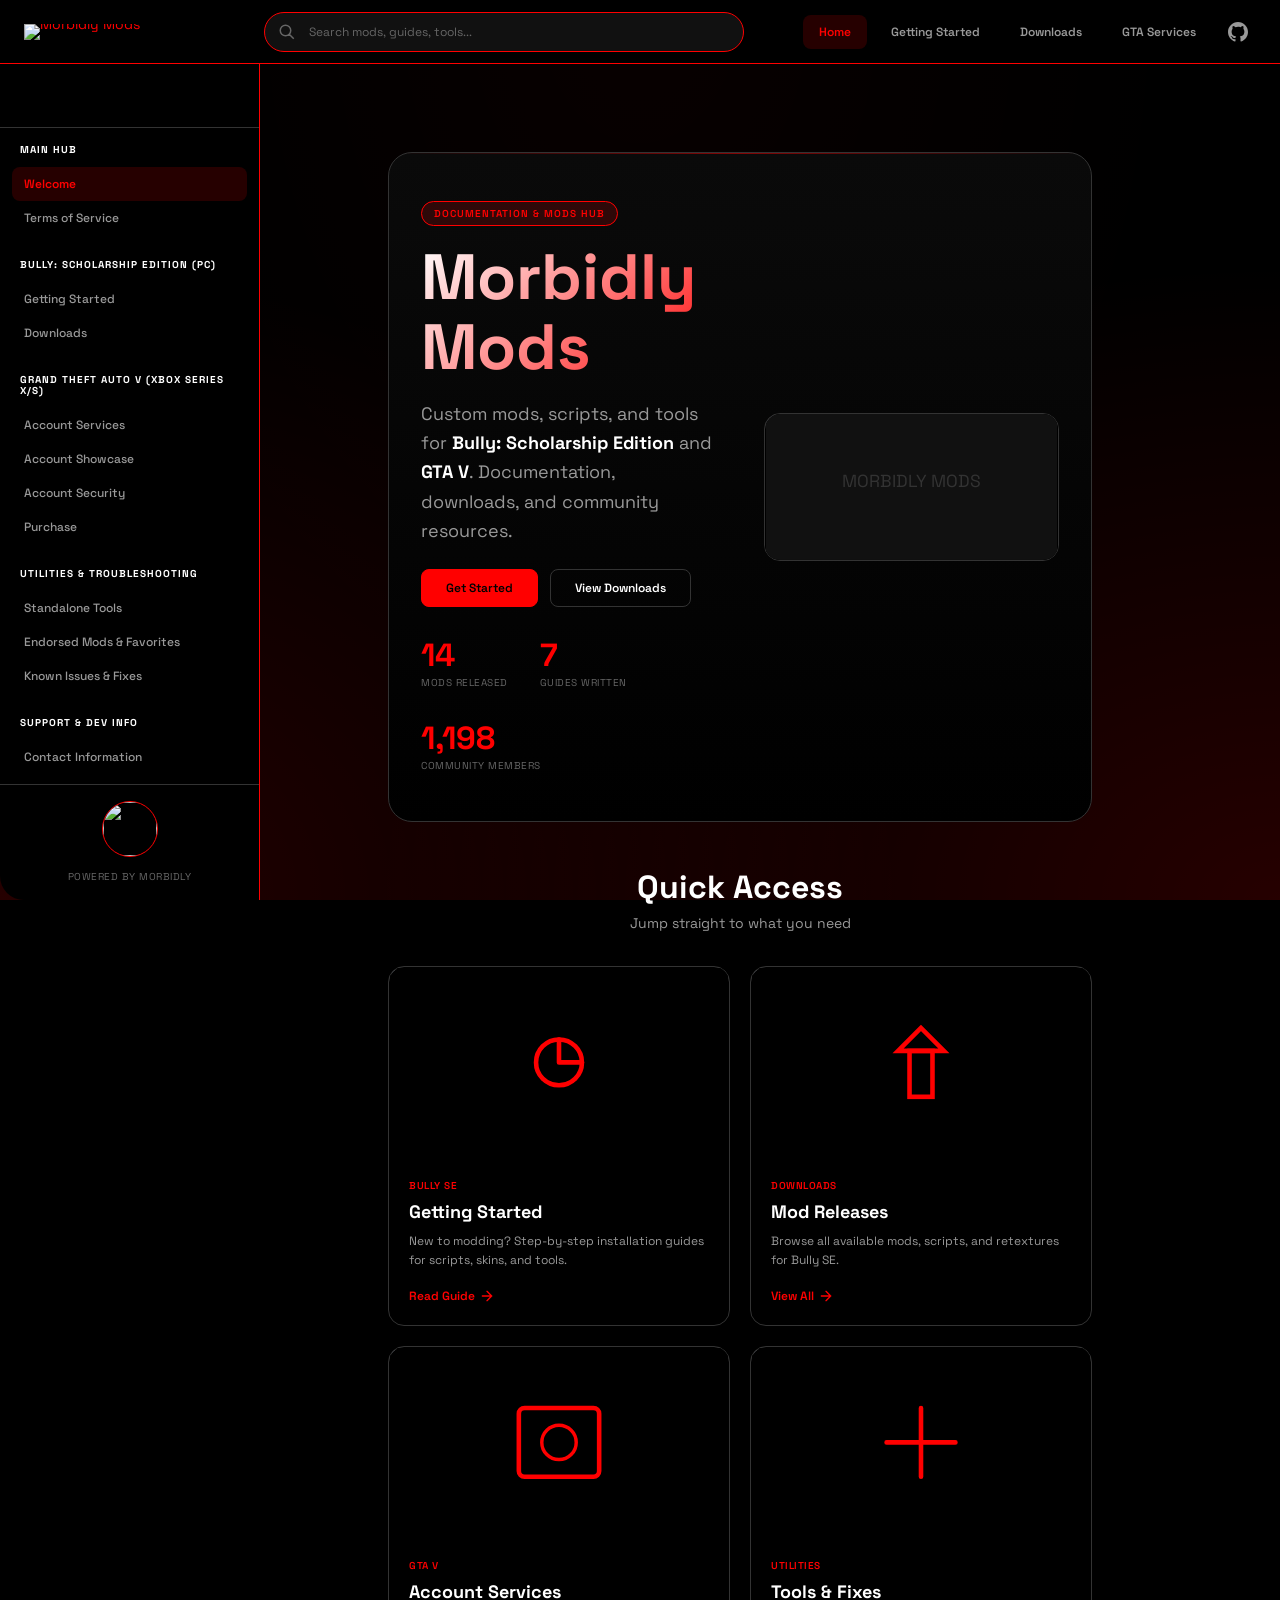
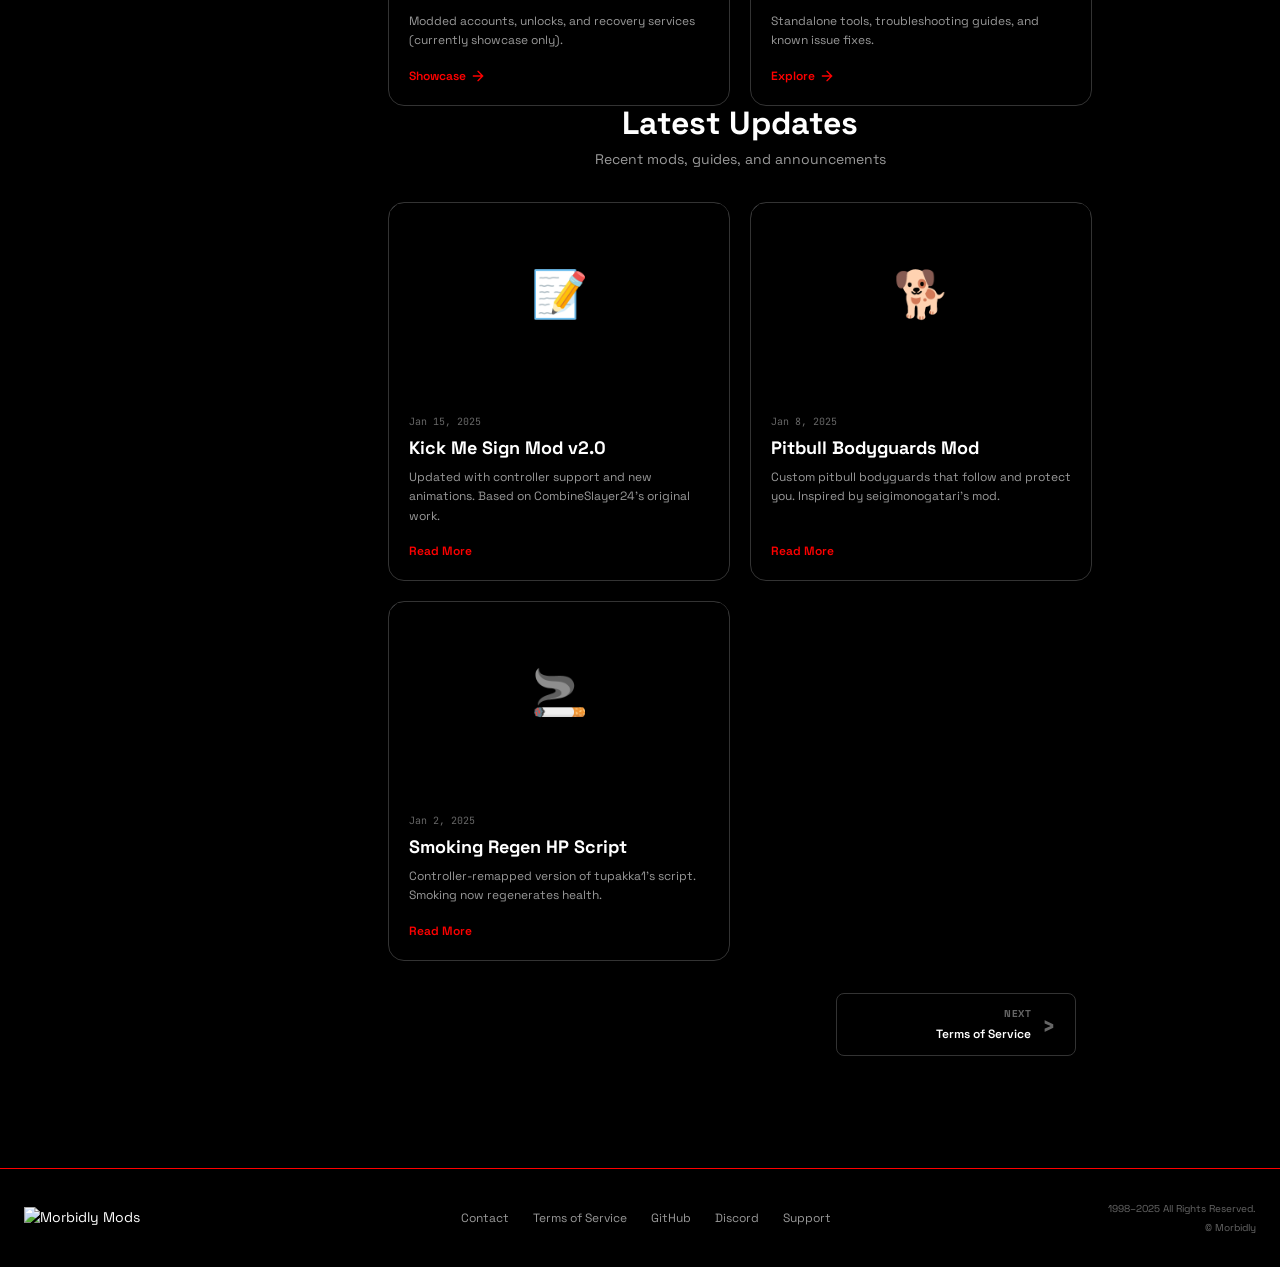
==== index.html @ dd1c8584 "Initial commit: Morbidly Mods website with Instagram followers integration" ====
<!DOCTYPE html>
<html lang="en">
<head>
  <meta charset="utf-8" />
  <meta name="viewport" content="width=device-width, initial-scale=1.0" />
  <title>Morbidly Mods</title>
  <meta name="description" content="Morbidly Mods - Mods, scripts, and tools for Bully: Scholarship Edition and GTA V" />
  <meta name="keywords" content="Morbidly, Bully SE, GTA V, mods, scripts, modded accounts" />
  <meta name="author" content="Morbidly Mods" />
  <link rel="preconnect" href="https://fonts.googleapis.com">
  <link rel="preconnect" href="https://fonts.gstatic.com" crossorigin>
  <link href="https://fonts.googleapis.com/css2?family=JetBrains+Mono:wght@400;600;700&family=Space+Grotesk:wght@400;500;600;700&display=swap" rel="stylesheet">
  <link rel="stylesheet" href="styles.css" />
</head>
<body>
  <!-- =======================================================================
       FIXED TOP HEADER NAVIGATION BAR
       ======================================================================= -->
  <header class="morbid-header" role="banner">
    <div class="morbid-header-inner">
      <!-- Site Branding Header Logo -->
      <div class="morbid-logo" aria-label="Morbidly Mods Home">
        <a href="index.html" class="logo-link">
          <img src="assets/images/morbidlytitle.png" alt="Morbidly Mods" class="logo-img" />
          <svg class="logo-fallback" viewBox="0 0 200 60" aria-hidden="true">
            <text x="0" y="42" font-family="Space Grotesk, sans-serif" font-size="32" font-weight="700" fill="#ff0000">MORBIDLY</text>
            <text x="0" y="58" font-family="JetBrains Mono, monospace" font-size="10" font-weight="400" fill="#999">MODS</text>
          </svg>
        </a>
      </div>

      <!-- Global Site Search Field Input Box -->
      <div class="morbid-search" role="search">
        <label for="site-search" class="visually-hidden">Search Morbidly Mods</label>
        <input type="search" id="site-search" placeholder="Search mods, guides, tools..." aria-label="Search" autocomplete="off" />
        <svg class="search-icon" viewBox="0 0 24 24" aria-hidden="true"><path d="M21 21l-6-6m2-5a7 7 0 11-14 0 7 7 0 0114 0z" stroke="currentColor" stroke-width="2" fill="none"/></svg>
        <div class="search-results" id="searchResults" role="listbox" hidden></div>
      </div>

      <!-- Header Fast-Link Shortcut Navigation Paths -->
      <nav class="morbid-nav" role="navigation" aria-label="Main navigation">
        <a href="index.html" class="nav-link active" data-page="home">Home</a>
        <a href="pages/getting-started.html" class="nav-link" data-page="getting-started">Getting Started</a>
        <a href="pages/releases.html" class="nav-link" data-page="releases">Downloads</a>
        <a href="pages/gta-services.html" class="nav-link" data-page="gta-services">GTA Services</a>
        <a href="https://github.com/Morbidly" target="_blank" rel="noopener noreferrer" class="nav-link nav-link--external" aria-label="GitHub">
          <svg viewBox="0 0 24 24" aria-hidden="true"><path d="M12 0C5.374 0 0 5.373 0 12c0 5.302 3.438 9.8 8.207 11.387.599.111.793-.261.793-.577v-2.234c-3.338.726-4.033-1.416-4.033-1.416-.546-1.387-1.333-1.756-1.333-1.756-1.089-.745.083-.729.083-.729 1.205.084 1.839 1.237 1.839 1.237 1.07 1.834 2.807 1.304 3.492.997.107-.775.418-1.305.762-1.604-2.665-.305-5.467-1.334-5.467-5.931 0-1.311.469-2.381 1.236-3.221-.124-.305-.535-1.524.117-3.176 0 0 1.008-.322 3.301 1.23A11.509 11.509 0 0112 5.803c1.02.005 2.047.138 3.006.404 2.291-1.552 3.297-1.23 3.297-1.23.653 1.653.242 2.874.118 3.176.77.84 1.235 1.911 1.235 3.221 0 4.609-2.807 5.624-5.479 5.921.43.372.823 1.102.823 2.222v3.293c0 .319.192.694.801.576C20.566 21.797 24 17.3 24 12c0-6.627-5.373-12-12-12z" fill="currentColor"/></svg>
        </a>
      </nav>

      <!-- Mobile Menu Toggle -->
      <button class="mobile-menu-toggle" aria-expanded="false" aria-controls="sidebar" aria-label="Toggle navigation menu">
        <span class="hamburger" aria-hidden="true"></span>
      </button>
    </div>
  </header>

  <!-- =======================================================================
       GLOBAL WORKSPACE LAYOUT CONTAINER WRAPPER
       ======================================================================= -->
  <div id="wrapper" class="layout-wrapper">

    <!-- ===================================================================
         LEFT HAND FIXED RETRO-SIDEBAR COMPONENT
         =================================================================== -->
    <aside id="sidebar" class="retro-sidebar" role="navigation" aria-label="Documentation navigation">
      <div class="sidebar-header">
        <div class="sidebar-logo">
          <img src="assets/images/morbidlytitle.png" alt="" class="sidebar-logo-img" />
          <svg class="logo-fallback" viewBox="0 0 200 60" aria-hidden="true">
            <text x="0" y="42" font-family="Space Grotesk, sans-serif" font-size="28" font-weight="700" fill="#ff0000">MORBIDLY</text>
            <text x="0" y="56" font-family="JetBrains Mono, monospace" font-size="9" font-weight="400" fill="#999">MODS</text>
          </svg>
        </div>
        <button class="sidebar-close" aria-label="Close sidebar" hidden><svg viewBox="0 0 24 24"><path d="M18 6L6 18M6 6l12 12" stroke="currentColor" stroke-width="2" stroke-linecap="round"/></svg></button>
      </div>

      <nav class="sidebar-nav">
        <!-- Category Section: Main Hub Navigation Links -->
        <section class="sidebar-section" aria-labelledby="section-main">
          <h3 id="section-main" class="sidebar-section-title">Main Hub</h3>
          <ul class="sidebar-list">
            <li><a href="index.html" class="sidebar-link active" data-page="home">Welcome</a></li>
            <li><a href="pages/tos.html" class="sidebar-link" data-page="tos">Terms of Service</a></li>
          </ul>
        </section>

        <!-- Category Section: Bully: Scholarship Edition (PC) -->
        <section class="sidebar-section" aria-labelledby="section-bully">
          <h3 id="section-bully" class="sidebar-section-title">Bully: Scholarship Edition (PC)</h3>
          <ul class="sidebar-list">
            <li><a href="pages/getting-started.html" class="sidebar-link" data-page="getting-started">Getting Started</a></li>
            <li><a href="pages/releases.html" class="sidebar-link" data-page="releases">Downloads</a></li>
          </ul>
        </section>

        <!-- Category Section: Grand Theft Auto V Information Links -->
        <section class="sidebar-section" aria-labelledby="section-gta">
          <h3 id="section-gta" class="sidebar-section-title">Grand Theft Auto V (XBOX SERIES X/S)</h3>
          <ul class="sidebar-list">
            <li><a href="pages/gta-services.html" class="sidebar-link" data-page="gta-services">Account Services</a></li>
            <li><a href="pages/gta-show.html" class="sidebar-link" data-page="gta-show">Account Showcase</a></li>
            <li><a href="pages/account-security.html" class="sidebar-link" data-page="account-security">Account Security</a></li>
            <li><a href="pages/purchase.html" class="sidebar-link" data-page="purchase">Purchase</a></li>
          </ul>
        </section>

        <!-- Category Section: Tools & Diagnostic Links -->
        <section class="sidebar-section" aria-labelledby="section-tools">
          <h3 id="section-tools" class="sidebar-section-title">Utilities & Troubleshooting</h3>
          <ul class="sidebar-list">
            <li><a href="pages/tools.html" class="sidebar-link" data-page="tools">Standalone Tools</a></li>
            <li><a href="pages/favorites.html" class="sidebar-link" data-page="favorites">Endorsed Mods & Favorites</a></li>
            <li><a href="pages/troubleshooting.html" class="sidebar-link" data-page="troubleshooting">Known Issues & Fixes</a></li>
          </ul>
        </section>

        <!-- Category Section: Author Info & Creator Support links -->
        <section class="sidebar-section" aria-labelledby="section-support">
          <h3 id="section-support" class="sidebar-section-title">Support & Dev Info</h3>
          <ul class="sidebar-list">
            <li><a href="pages/contact.html" class="sidebar-link" data-page="contact">Contact Information</a></li>
            <li><a href="https://ko-fi.com/dead.fvck" target="_blank" rel="noopener noreferrer" class="sidebar-link sidebar-link--external">Buy Me Coffee?</a></li>
          </ul>
        </section>
      </nav>

      <!-- Sidebar Custom Credit Footer Notice -->
      <div class="sidebar-footer">
        <div class="sidebar-footer-logo">
          <img src="assets/images/morbiddunce.png" alt="" class="footer-logo-img" />
          <svg class="logo-fallback" viewBox="0 0 60 60" aria-hidden="true">
            <circle cx="30" cy="30" r="28" stroke="#ff0000" stroke-width="2" fill="none"/>
            <text x="30" y="36" text-anchor="middle" font-family="Space Grotesk, sans-serif" font-size="14" font-weight="700" fill="#ff0000">M</text>
          </svg>
        </div>
        <p class="sidebar-footer-text">Powered by Morbidly</p>
      </div>
    </aside>

    <!-- Sidebar Overlay for Mobile -->
    <div class="sidebar-overlay" aria-hidden="true"></div>

    <!-- ===================================================================
         MAIN CONTENT CARD DISPLAY STREAM TRACK
         =================================================================== -->
    <main id="entries" class="entries-grid" role="main">
      <!-- ===============================================================
           HERO / LANDING SECTION
           =============================================================== -->
      <section id="hero" class="hero-section" aria-labelledby="hero-title">
        <div class="hero-content">
          <div class="hero-badge">Documentation & Mods Hub</div>
          <h1 id="hero-title" class="hero-title">Morbidly Mods</h1>
          <p class="hero-subtitle">Custom mods, scripts, and tools for <strong>Bully: Scholarship Edition</strong> and <strong>GTA V</strong>. Documentation, downloads, and community resources.</p>
          <div class="hero-actions">
            <a href="pages/getting-started.html" class="btn btn-primary">Get Started</a>
            <a href="pages/releases.html" class="btn btn-secondary">View Downloads</a>
          </div>
          <div class="hero-stats">
            <div class="stat">
              <span class="stat-value" data-count="15">0</span>
              <span class="stat-label">Mods Released</span>
            </div>
            <div class="stat">
              <span class="stat-value" data-count="8">0</span>
              <span class="stat-label">Guides Written</span>
            </div>
            <div class="stat">
              <span class="stat-value" data-count="1200">0</span>
              <span class="stat-label">Community Members</span>
            </div>
          </div>
        </div>
        <div class="hero-visual">
          <div class="hero-image-wrapper">
            <img src="assets/images/morbidlymods.png" alt="Morbidly Mods Banner" class="hero-image" />
            <div class="hero-image-fallback" aria-hidden="true">
              <svg viewBox="0 0 400 200"><rect fill="#111" width="400" height="200"/><text x="200" y="100" text-anchor="middle" font-family="Space Grotesk" font-size="24" fill="#333">MORBIDLY MODS</text></svg>
            </div>
          </div>
        </div>
      </section>

      <!-- ===============================================================
           FEATURED CARDS GRID
           =============================================================== -->
      <section class="featured-section" aria-labelledby="featured-title">
        <header class="section-header">
          <h2 id="featured-title" class="section-title">Quick Access</h2>
          <p class="section-subtitle">Jump straight to what you need</p>
        </header>
        <div class="featured-grid">
          <article class="card card-featured" data-page="getting-started">
            <div class="card-media">
              <img src="assets/images/card-getting-started.jpg" alt="" class="card-image" />
              <div class="card-media-fallback" aria-hidden="true"><svg viewBox="0 0 100 100"><circle cx="50" cy="50" r="20" stroke="#ff0000" stroke-width="4" fill="none"/><path d="M50 30v20M50 50h20" stroke="#ff0000" stroke-width="4" stroke-linecap="round"/></svg></div>
            </div>
            <div class="card-body">
              <span class="card-category">Bully SE</span>
              <h3 class="card-title">Getting Started</h3>
              <p class="card-description">New to modding? Step-by-step installation guides for scripts, skins, and tools.</p>
              <a href="pages/getting-started.html" class="card-link">Read Guide <svg viewBox="0 0 24 24"><path d="M5 12h14M12 5l7 7-7 7" stroke="currentColor" stroke-width="2" stroke-linecap="round"/></svg></a>
            </div>
          </article>

          <article class="card card-featured" data-page="releases">
            <div class="card-media">
              <img src="assets/images/card-downloads.jpg" alt="" class="card-image" />
              <div class="card-media-fallback" aria-hidden="true"><svg viewBox="0 0 100 100"><path d="M50 20L30 40h40z" stroke="#ff0000" stroke-width="4" fill="none"/><rect x="40" y="40" width="20" height="40" stroke="#ff0000" stroke-width="4" fill="none"/></svg></div>
            </div>
            <div class="card-body">
              <span class="card-category">Downloads</span>
              <h3 class="card-title">Mod Releases</h3>
              <p class="card-description">Browse all available mods, scripts, and retextures for Bully SE.</p>
              <a href="pages/releases.html" class="card-link">View All <svg viewBox="0 0 24 24"><path d="M5 12h14M12 5l7 7-7 7" stroke="currentColor" stroke-width="2" stroke-linecap="round"/></svg></a>
            </div>
          </article>

          <article class="card card-featured" data-page="gta-services">
            <div class="card-media">
              <img src="assets/images/cta-gta.jpg" alt="" class="card-image" />
              <div class="card-media-fallback" aria-hidden="true"><svg viewBox="0 0 100 100"><rect x="15" y="20" width="70" height="60" rx="5" stroke="#ff0000" stroke-width="4" fill="none"/><circle cx="50" cy="50" r="15" stroke="#ff0000" stroke-width="3" fill="none"/></svg></div>
            </div>
            <div class="card-body">
              <span class="card-category">GTA V</span>
              <h3 class="card-title">Account Services</h3>
              <p class="card-description">Modded accounts, unlocks, and recovery services (currently showcase only).</p>
              <a href="pages/gta-services.html" class="card-link">Showcase <svg viewBox="0 0 24 24"><path d="M5 12h14M12 5l7 7-7 7" stroke="currentColor" stroke-width="2" stroke-linecap="round"/></svg></a>
            </div>
          </article>

          <article class="card card-featured" data-page="tools">
            <div class="card-media">
              <img src="assets/images/card-tools.jpg" alt="" class="card-image" />
              <div class="card-media-fallback" aria-hidden="true"><svg viewBox="0 0 100 100"><path d="M20 50h60M50 20v60" stroke="#ff0000" stroke-width="4" stroke-linecap="round"/></svg></div>
            </div>
            <div class="card-body">
              <span class="card-category">Utilities</span>
              <h3 class="card-title">Tools & Fixes</h3>
              <p class="card-description">Standalone tools, troubleshooting guides, and known issue fixes.</p>
              <a href="pages/tools.html" class="card-link">Explore <svg viewBox="0 0 24 24"><path d="M5 12h14M12 5l7 7-7 7" stroke="currentColor" stroke-width="2" stroke-linecap="round"/></svg></a>
            </div>
          </article>
        </div>
      </section>

      <!-- ===============================================================
           LATEST UPDATES / NEWS SECTION
           =============================================================== -->
      <section class="updates-section" aria-labelledby="updates-title">
        <header class="section-header">
          <h2 id="updates-title" class="section-title">Latest Updates</h2>
          <p class="section-subtitle">Recent mods, guides, and announcements</p>
        </header>
        <div class="updates-grid" id="updatesGrid">
          <!-- Dynamically populated or static cards -->
          <article class="card card-update">
            <div class="card-media">
              <img src="assets/images/update-1.jpg" alt="" class="card-image" />
              <div class="card-media-fallback" aria-hidden="true"><svg viewBox="0 0 100 100"><text x="50" y="60" text-anchor="middle" font-size="40">📝</text></svg></div>
            </div>
            <div class="card-body">
              <time class="card-date" datetime="2025-01-15">Jan 15, 2025</time>
              <h3 class="card-title"><a href="pages/releases.html#kick-me-sign">Kick Me Sign Mod v2.0</a></h3>
              <p class="card-description">Updated with controller support and new animations. Based on CombineSlayer24's original work.</p>
              <a href="pages/releases.html#kick-me-sign" class="card-link">Read More</a>
            </div>
          </article>

          <article class="card card-update">
            <div class="card-media">
              <img src="assets/images/update-2.jpg" alt="" class="card-image" />
              <div class="card-media-fallback" aria-hidden="true"><svg viewBox="0 0 100 100"><text x="50" y="60" text-anchor="middle" font-size="40">🐕</text></svg></div>
            </div>
            <div class="card-body">
              <time class="card-date" datetime="2025-01-08">Jan 8, 2025</time>
              <h3 class="card-title"><a href="pages/releases.html#pitbull-bodyguards">Pitbull Bodyguards Mod</a></h3>
              <p class="card-description">Custom pitbull bodyguards that follow and protect you. Inspired by seigimonogatari's mod.</p>
              <a href="pages/releases.html#pitbull-bodyguards" class="card-link">Read More</a>
            </div>
          </article>

          <article class="card card-update">
            <div class="card-media">
              <img src="assets/images/update-3.jpg" alt="" class="card-image" />
              <div class="card-media-fallback" aria-hidden="true"><svg viewBox="0 0 100 100"><text x="50" y="60" text-anchor="middle" font-size="40">🚬</text></svg></div>
            </div>
            <div class="card-body">
              <time class="card-date" datetime="2025-01-02">Jan 2, 2025</time>
              <h3 class="card-title"><a href="pages/releases.html#smoking-regen">Smoking Regen HP Script</a></h3>
              <p class="card-description">Controller-remapped version of tupakka1's script. Smoking now regenerates health.</p>
              <a href="pages/releases.html#smoking-regen" class="card-link">Read More</a>
            </div>
          </article>
        </div>
      </section>

      <!-- ===============================================================
           RETRO-WIKI COHESIVE DUAL NAVIGATION BUTTONS BLOCK
           =============================================================== -->
      <nav class="retro-nav-container" aria-label="Page navigation">
        <a href="pages/tos.html" class="retro-nav-btn btn-right" data-transition="slide">
          <div class="nav-btn-text">
            <span class="nav-label">Next</span>
            <span class="nav-title">Terms of Service</span>
          </div>
          <span class="nav-arrow" aria-hidden="true">›</span>
        </a>
      </nav>
    </main>
  </div>

  <!-- =======================================================================
       GLOBAL PAGE STATIC BASELINE FOOTER COMPONENT
       ======================================================================= -->
  <footer class="morbid-footer" role="contentinfo">
    <div class="morbid-footer-inner">
      <div class="morbid-logo">
        <img src="assets/images/morbidlymods.png" alt="Morbidly Mods" class="footer-logo-img" />
        <svg class="logo-fallback" viewBox="0 0 200 60" aria-hidden="true">
          <text x="0" y="42" font-family="Space Grotesk, sans-serif" font-size="32" font-weight="700" fill="#ff0000">MORBIDLY</text>
          <text x="0" y="58" font-family="JetBrains Mono, monospace" font-size="10" font-weight="400" fill="#999">MODS</text>
        </svg>
      </div>

      <div class="footer-links">
        <nav aria-label="Footer navigation">
          <a href="pages/contact.html">Contact</a>
          <a href="pages/tos.html">Terms of Service</a>
          <a href="https://github.com/Morbidly" target="_blank" rel="noopener noreferrer">GitHub</a>
          <a href="https://discord.gg/Morbidly" target="_blank" rel="noopener noreferrer">Discord</a>
          <a href="https://ko-fi.com/dead.fvck" target="_blank" rel="noopener noreferrer">Support</a>
        </nav>
      </div>

      <div class="footer-copyright">
        <p>1998–2025 All Rights Reserved.</p>
        <p id="c"><a href="#">© Morbidly</a></p>
      </div>
    </div>
  </footer>

  <script src="scripts/main.js"></script>
</body>
</html>
---- styles.css ----
/* ==========================================================================
   MORBIDLY MODS — DESIGN SYSTEM
   Black & Red Minimalist Aesthetic
   ========================================================================== */

/* --- CSS Custom Properties (Design Tokens) --- */
:root {
  /* Colors */
  --color-bg: #000000;
  --color-bg-elevated: #0a0a0a;
  --color-bg-card: #000000;
  --color-bg-card-hover: #0d0d0d;
  --color-bg-input: #111111;
  --color-bg-search: #111111;

  --color-fg: #ffffff;
  --color-fg-muted: #999999;
  --color-fg-subtle: #666666;
  --color-fg-inverse: #000000;

  --color-accent: #ff0000;
  --color-accent-hover: #cc0000;
  --color-accent-glow: rgba(255, 0, 0, 0.3);
  --color-accent-dim: rgba(255, 0, 0, 0.15);

  --color-border: #ff0000;
  --color-border-subtle: #333333;
  --color-border-input: #ff0000;
  --color-border-focus: #ff0000;

  /* Typography */
  --font-display: 'Space Grotesk', system-ui, sans-serif;
  --font-mono: 'JetBrains Mono', ui-monospace, SFMono-Regular, Menlo, monospace;
  --font-ui: 'Space Grotesk', system-ui, sans-serif;

  --font-size-xs: 0.625rem;   /* 10px */
  --font-size-sm: 0.75rem;    /* 12px */
  --font-size-base: 0.875rem; /* 14px */
  --font-size-md: 1rem;       /* 16px */
  --font-size-lg: 1.125rem;   /* 18px */
  --font-size-xl: 1.5rem;     /* 24px */
  --font-size-2xl: 2rem;      /* 32px */
  --font-size-3xl: 3rem;      /* 48px */
  --font-size-4xl: 4rem;      /* 64px */

  --font-weight-normal: 400;
  --font-weight-medium: 500;
  --font-weight-semibold: 600;
  --font-weight-bold: 700;

  --line-height-tight: 1.1;
  --line-height-snug: 1.25;
  --line-height-normal: 1.5;
  --line-height-relaxed: 1.625;

  /* Spacing */
  --space-1: 0.25rem;  /* 4px */
  --space-2: 0.5rem;   /* 8px */
  --space-3: 0.75rem;  /* 12px */
  --space-4: 1rem;     /* 16px */
  --space-5: 1.25rem;  /* 20px */
  --space-6: 1.5rem;   /* 24px */
  --space-8: 2rem;     /* 32px */
  --space-10: 2.5rem;  /* 40px */
  --space-12: 3rem;    /* 48px */
  --space-16: 4rem;    /* 64px */
  --space-20: 5rem;    /* 80px */

  /* Border Radius */
  --radius-sm: 4px;
  --radius-md: 8px;
  --radius-lg: 12px;
  --radius-xl: 16px;
  --radius-2xl: 24px;
  --radius-full: 9999px;

  /* Shadows */
  --shadow-sm: 0 1px 2px rgba(0, 0, 0, 0.5);
  --shadow-md: 0 4px 12px rgba(0, 0, 0, 0.6);
  --shadow-lg: 0 8px 24px rgba(0, 0, 0, 0.7);
  --shadow-glow: 0 0 20px var(--color-accent-glow);
  --shadow-glow-lg: 0 0 40px var(--color-accent-glow);

  /* Transitions */
  --transition-fast: 120ms ease;
  --transition-base: 200ms ease;
  --transition-slow: 300ms ease;

  /* Layout */
  --header-height: 64px;
  --sidebar-width: 260px;
  --sidebar-width-collapsed: 72px;
  --max-content-width: 1400px;
  --content-width: 1060px;
  --grid-gap: 20px;

  /* Z-Index */
  --z-header: 1000;
  --z-sidebar: 900;
  --z-overlay: 800;
  --z-dropdown: 700;
  --z-tooltip: 600;
}

/* --- Reduced Motion --- */
@media (prefers-reduced-motion: reduce) {
  :root {
    --transition-fast: 0ms;
    --transition-base: 0ms;
    --transition-slow: 0ms;
  }
  *, *::before, *::after {
    animation-duration: 0.01ms !important;
    animation-iteration-count: 1 !important;
    transition-duration: 0.01ms !important;
  }
}

/* ==========================================================================
   RESET & BASE
   ========================================================================== */
*, *::before, *::after {
  box-sizing: border-box;
  margin: 0;
  padding: 0;
}

html {
  font-size: 16px;
  scroll-behavior: smooth;
  -webkit-text-size-adjust: 100%;
}

body {
  font-family: var(--font-ui);
  font-size: var(--font-size-base);
  line-height: var(--line-height-normal);
  color: var(--color-fg);
  background-color: var(--color-bg);
  background-image:
    radial-gradient(ellipse at 0% 100%, var(--color-accent-dim) 0%, transparent 50%),
    radial-gradient(ellipse at 100% 100%, var(--color-accent-dim) 0%, transparent 50%),
    radial-gradient(ellipse at 50% 0%, rgba(255, 0, 0, 0.03) 0%, transparent 60%);
  background-attachment: fixed;
  background-size: cover;
  min-height: 100vh;
  -webkit-font-smoothing: antialiased;
  -moz-osx-font-smoothing: grayscale;
  text-rendering: optimizeLegibility;
  overflow-x: hidden;
}

/* Selection */
::selection {
  background-color: var(--color-accent);
  color: var(--color-fg-inverse);
}

/* Focus Visible */
:focus-visible {
  outline: 2px solid var(--color-border-focus);
  outline-offset: 2px;
}

/* Links */
a {
  color: var(--color-accent);
  text-decoration: none;
  transition: color var(--transition-fast), opacity var(--transition-fast);
}

a:hover {
  color: var(--color-fg);
  opacity: 1;
}

a:focus-visible {
  outline-color: var(--color-accent);
}

/* Images */
img {
  max-width: 100%;
  height: auto;
  display: block;
}

/* Scrollbar */
::-webkit-scrollbar {
  width: 6px;
  height: 6px;
}
::-webkit-scrollbar-track {
  background: var(--color-bg);
}
::-webkit-scrollbar-thumb {
  background: var(--color-border);
  border-radius: var(--radius-full);
}
::-webkit-scrollbar-thumb:hover {
  background: var(--color-accent-hover);
}
::-webkit-scrollbar-corner {
  background: var(--color-bg);
}

/* Firefox */
* {
  scrollbar-width: thin;
  scrollbar-color: var(--color-border) var(--color-bg);
}

/* Visually Hidden */
.visually-hidden {
  position: absolute;
  width: 1px;
  height: 1px;
  padding: 0;
  margin: -1px;
  overflow: hidden;
  clip: rect(0, 0, 0, 0);
  white-space: nowrap;
  border: 0;
}

/* ==========================================================================
   TYPOGRAPHY UTILITIES
   ========================================================================== */
h1, h2, h3, h4, h5, h6 {
  font-family: var(--font-display);
  font-weight: var(--font-weight-bold);
  line-height: var(--line-height-tight);
  color: var(--color-fg);
}

h1 { font-size: var(--font-size-4xl); }
h2 { font-size: var(--font-size-3xl); }
h3 { font-size: var(--font-size-2xl); }
h4 { font-size: var(--font-size-xl); }
h5 { font-size: var(--font-size-lg); }
h6 { font-size: var(--font-size-md); }

.text-mono {
  font-family: var(--font-mono);
}

.text-xs { font-size: var(--font-size-xs); }
.text-sm { font-size: var(--font-size-sm); }
.text-base { font-size: var(--font-size-base); }
.text-lg { font-size: var(--font-size-lg); }
.text-xl { font-size: var(--font-size-xl); }

.font-medium { font-weight: var(--font-weight-medium); }
.font-semibold { font-weight: var(--font-weight-semibold); }
.font-bold { font-weight: var(--font-weight-bold); }

.text-muted { color: var(--color-fg-muted); }
.text-subtle { color: var(--color-fg-subtle); }
.text-accent { color: var(--color-accent); }

/* ==========================================================================
   LAYOUT WRAPPER
   ========================================================================== */
.layout-wrapper {
  display: grid;
  grid-template-columns: var(--sidebar-width) 1fr;
  grid-template-rows: var(--header-height) 1fr;
  grid-template-areas:
    "header header"
    "sidebar main";
  min-height: 100vh;
  position: relative;
}

/* Header Area */
.morbid-header {
  grid-area: header;
  position: fixed;
  top: 0;
  left: 0;
  right: 0;
  height: var(--header-height);
  background: rgba(0, 0, 0, 0.95);
  border-bottom: 1px solid var(--color-border);
  z-index: var(--z-header);
  backdrop-filter: blur(10px);
}

.morbid-header-inner {
  max-width: var(--max-content-width);
  height: 100%;
  margin: 0 auto;
  padding: 0 var(--space-6);
  display: flex;
  align-items: center;
  justify-content: space-between;
  gap: var(--space-6);
}

/* Sidebar Area */
.retro-sidebar {
  grid-area: sidebar;
  position: fixed;
  top: var(--header-height);
  left: 0;
  width: var(--sidebar-width);
  height: calc(100vh - var(--header-height));
  background: var(--color-bg-card);
  border-right: 1px solid var(--color-border);
  border-bottom-left-radius: var(--radius-2xl);
  overflow: hidden;
  display: flex;
  flex-direction: column;
  z-index: var(--z-sidebar);
  transition: transform var(--transition-base), width var(--transition-base);
}

.sidebar-header {
  display: flex;
  align-items: center;
  justify-content: space-between;
  padding: var(--space-4) var(--space-5);
  border-bottom: 1px solid var(--color-border-subtle);
  min-height: 64px;
}

.sidebar-logo {
  width: 160px;
  flex-shrink: 0;
}

.sidebar-logo-img {
  width: 100%;
  height: auto;
}

.logo-fallback {
  width: 100%;
  height: auto;
  display: none;
}

.sidebar-logo-img:not([src]) + .logo-fallback,
.sidebar-logo-img[src=""] + .logo-fallback {
  display: block;
}

.sidebar-close {
  display: none;
  background: transparent;
  border: none;
  color: var(--color-fg-muted);
  padding: var(--space-2);
  border-radius: var(--radius-md);
  cursor: pointer;
  transition: color var(--transition-fast), background var(--transition-fast);
}

.sidebar-close:hover {
  color: var(--color-accent);
  background: var(--color-accent-dim);
}

.sidebar-nav {
  flex: 1;
  overflow-y: auto;
  padding: var(--space-4) var(--space-3);
}

.sidebar-section {
  margin-bottom: var(--space-6);
}

.sidebar-section-title {
  font-size: var(--font-size-xs);
  font-weight: var(--font-weight-bold);
  text-transform: uppercase;
  letter-spacing: 0.1em;
  color: var(--color-fg);
  margin-bottom: var(--space-3);
  padding: 0 var(--space-2);
}

.sidebar-list {
  list-style: none;
}

.sidebar-link {
  display: flex;
  align-items: center;
  gap: var(--space-2);
  padding: var(--space-2) var(--space-3);
  border-radius: var(--radius-md);
  color: var(--color-fg-muted);
  font-size: var(--font-size-sm);
  font-weight: var(--font-weight-medium);
  transition: all var(--transition-fast);
  white-space: nowrap;
}

.sidebar-link:hover,
.sidebar-link.active {
  color: var(--color-accent);
  background: var(--color-accent-dim);
}

.sidebar-link.active {
  font-weight: var(--font-weight-semibold);
}

.sidebar-link--external::after {
  content: '';
  width: 12px;
  height: 12px;
  background-image: url("data:image/svg+xml,%3Csvg xmlns='http://www.w3.org/2000/svg' viewBox='0 0 24 24' fill='none' stroke='%23ff0000' stroke-width='2'%3E%3Cpath d='M18 13v6a2 2 0 0 1-2 2H5a2 2 0 0 1-2-2V8a2 2 0 0 1 2-2h6'/%3E%3Cpolyline points='15 3 21 3 21 9'/%3E%3Cline x1='10' y1='14' x2='21' y2='3'/%3E%3C/svg%3E");
  background-size: contain;
  margin-left: auto;
  opacity: 0.6;
  transition: opacity var(--transition-fast);
}

.sidebar-link--external:hover::after {
  opacity: 1;
}

.sidebar-footer {
  padding: var(--space-4) var(--space-5);
  border-top: 1px solid var(--color-border-subtle);
  margin-top: auto;
}

.sidebar-footer-logo {
  width: 56px;
  height: 56px;
  margin: 0 auto var(--space-3);
  border-radius: 50%;
  overflow: hidden;
  border: 1px solid var(--color-border);
}

.footer-logo-img {
  width: 100%;
  height: 100%;
  object-fit: cover;
}

.footer-logo-img:not([src]) + .logo-fallback,
.footer-logo-img[src=""] + .logo-fallback {
  display: block;
  width: 100%;
  height: 100%;
}

.sidebar-footer-text {
  font-size: var(--font-size-xs);
  color: var(--color-fg-subtle);
  text-align: center;
  text-transform: uppercase;
  letter-spacing: 0.05em;
}

/* Sidebar Overlay (Mobile) */
.sidebar-overlay {
  display: none;
  position: fixed;
  inset: 0;
  background: rgba(0, 0, 0, 0.7);
  z-index: var(--z-overlay);
  opacity: 0;
  transition: opacity var(--transition-base);
  pointer-events: none;
}

.sidebar-overlay.active {
  display: block;
  opacity: 1;
  pointer-events: auto;
}

/* Main Content Area */
.entries-grid {
  grid-area: main;
  margin-left: calc(var(--sidebar-width) - 140px);
  padding: calc(var(--header-height) + var(--space-6)) var(--space-12) var(--space-12) var(--space-2);
  width: calc(100% - var(--sidebar-width));
  max-width: calc(var(--max-content-width) - var(--sidebar-width));
  box-sizing: border-box;
  justify-self: start;
}

/* ==========================================================================
   HEADER COMPONENTS
   ========================================================================== */
.morbid-logo {
  width: 180px;
  flex-shrink: 0;
}

.logo-link {
  display: block;
  line-height: 0;
}

.logo-img {
  width: 100%;
  height: auto;
}

.logo-img:not([src]) + .logo-fallback,
.logo-img[src=""] + .logo-fallback {
  display: block;
  width: 100%;
  height: auto;
}

/* Search */
.morbid-search {
  flex: 1;
  max-width: 480px;
  position: relative;
}

.morbid-search input {
  width: 100%;
  height: 40px;
  padding: 0 var(--space-4) 0 44px;
  background: var(--color-bg-search);
  color: var(--color-fg);
  border: 1px solid var(--color-border-input);
  border-radius: var(--radius-full);
  font-size: var(--font-size-sm);
  font-family: var(--font-ui);
  transition: all var(--transition-fast);
}

.morbid-search input::placeholder {
  color: var(--color-fg-subtle);
}

.morbid-search input:focus {
  outline: none;
  border-color: var(--color-border-focus);
  box-shadow: 0 0 0 3px var(--color-accent-dim), var(--shadow-glow);
}

.search-icon {
  position: absolute;
  left: 14px;
  top: 50%;
  transform: translateY(-50%);
  width: 18px;
  height: 18px;
  color: var(--color-fg-subtle);
  pointer-events: none;
  transition: color var(--transition-fast);
}

.morbid-search:focus-within .search-icon {
  color: var(--color-accent);
}

.search-results {
  position: absolute;
  top: calc(100% + 8px);
  left: 0;
  right: 0;
  background: var(--color-bg-card);
  border: 1px solid var(--color-border-subtle);
  border-radius: var(--radius-lg);
  box-shadow: var(--shadow-lg);
  overflow: hidden;
  max-height: 320px;
  overflow-y: auto;
  z-index: var(--z-dropdown);
}

.search-result-item {
  display: flex;
  align-items: center;
  gap: var(--space-3);
  padding: var(--space-3) var(--space-4);
  color: var(--color-fg);
  transition: background var(--transition-fast);
}

.search-result-item:hover,
.search-result-item[aria-selected="true"] {
  background: var(--color-accent-dim);
}

.search-result-icon {
  width: 20px;
  height: 20px;
  color: var(--color-accent);
  flex-shrink: 0;
}

.search-result-text {
  flex: 1;
}

.search-result-title {
  font-size: var(--font-size-sm);
  font-weight: var(--font-weight-medium);
}

.search-result-category {
  font-size: var(--font-size-xs);
  color: var(--color-fg-muted);
  text-transform: uppercase;
}

/* Navigation */
.morbid-nav {
  display: flex;
  align-items: center;
  gap: var(--space-2);
  flex-shrink: 0;
}

.nav-link {
  display: flex;
  align-items: center;
  gap: var(--space-2);
  padding: var(--space-2) var(--space-4);
  color: var(--color-fg-muted);
  font-size: var(--font-size-sm);
  font-weight: var(--font-weight-semibold);
  border-radius: var(--radius-md);
  transition: all var(--transition-fast);
  white-space: nowrap;
}

.nav-link:hover,
.nav-link.active {
  color: var(--color-accent);
  background: var(--color-accent-dim);
}

.nav-link--external {
  padding: var(--space-2);
}

.nav-link--external svg {
  width: 20px;
  height: 20px;
}

.nav-link--external:hover {
  background: var(--color-accent-dim);
}

/* Mobile Menu Toggle */
.mobile-menu-toggle {
  display: none;
  background: transparent;
  border: none;
  padding: var(--space-2);
  cursor: pointer;
  border-radius: var(--radius-md);
  color: var(--color-fg);
  transition: background var(--transition-fast);
}

.mobile-menu-toggle:hover {
  background: var(--color-accent-dim);
}

.hamburger {
  display: block;
  width: 24px;
  height: 2px;
  background: currentColor;
  position: relative;
  transition: background var(--transition-fast);
}

.hamburger::before,
.hamburger::after {
  content: '';
  position: absolute;
  left: 0;
  width: 100%;
  height: 2px;
  background: currentColor;
  transition: transform var(--transition-base);
}

.hamburger::before { top: -7px; }
.hamburger::after { bottom: -7px; }

.mobile-menu-toggle[aria-expanded="true"] .hamburger {
  background: transparent;
}

.mobile-menu-toggle[aria-expanded="true"] .hamburger::before {
  transform: rotate(45deg) translate(5px, 5px);
}

.mobile-menu-toggle[aria-expanded="true"] .hamburger::after {
  transform: rotate(-45deg) translate(5px, -5px);
}

/* ==========================================================================
   BUTTONS
   ========================================================================== */
.btn {
  display: inline-flex;
  align-items: center;
  justify-content: center;
  gap: var(--space-2);
  padding: var(--space-3) var(--space-6);
  font-family: var(--font-ui);
  font-size: var(--font-size-sm);
  font-weight: var(--font-weight-semibold);
  line-height: 1;
  border-radius: var(--radius-md);
  border: 1px solid transparent;
  cursor: pointer;
  transition: all var(--transition-fast);
  white-space: nowrap;
  text-decoration: none;
}

.btn:focus-visible {
  outline-offset: 2px;
}

.btn svg {
  width: 16px;
  height: 16px;
  flex-shrink: 0;
}

.btn-primary {
  background: var(--color-accent);
  color: var(--color-fg-inverse);
  border-color: var(--color-accent);
}

.btn-primary:hover {
  background: var(--color-accent-hover);
  border-color: var(--color-accent-hover);
  box-shadow: var(--shadow-glow);
  color: var(--color-fg-inverse);
}

.btn-secondary {
  background: transparent;
  color: var(--color-fg);
  border-color: var(--color-border-subtle);
}

.btn-secondary:hover {
  border-color: var(--color-accent);
  color: var(--color-accent);
  background: var(--color-accent-dim);
}

.btn-ghost {
  background: transparent;
  color: var(--color-fg-muted);
  border-color: transparent;
}

.btn-ghost:hover {
  color: var(--color-fg);
  background: var(--color-bg-input);
}

/* ==========================================================================
   HERO SECTION
   ========================================================================== */
.hero-section {
  display: grid;
  grid-template-columns: 1fr 1fr;
  gap: var(--space-12);
  align-items: center;
  padding: var(--space-12) var(--space-8);
  margin-bottom: var(--space-12);
  background: linear-gradient(180deg, var(--color-bg-elevated) 0%, var(--color-bg) 100%);
  border: 1px solid var(--color-border-subtle);
  border-radius: var(--radius-2xl);
  position: relative;
  overflow: hidden;
}

.hero-section::before {
  content: '';
  position: absolute;
  top: 0;
  left: 0;
  right: 0;
  height: 1px;
  background: linear-gradient(90deg, transparent, var(--color-accent), transparent);
  opacity: 0.5;
}

.hero-content {
  max-width: 560px;
}

.hero-badge {
  display: inline-block;
  padding: var(--space-1) var(--space-3);
  font-size: var(--font-size-xs);
  font-weight: var(--font-weight-semibold);
  text-transform: uppercase;
  letter-spacing: 0.1em;
  color: var(--color-accent);
  background: var(--color-accent-dim);
  border: 1px solid var(--color-accent);
  border-radius: var(--radius-full);
  margin-bottom: var(--space-4);
}

.hero-title {
  font-size: clamp(var(--font-size-3xl), 6vw, var(--font-size-4xl));
  font-weight: var(--font-weight-bold);
  line-height: var(--line-height-tight);
  margin-bottom: var(--space-4);
  background: linear-gradient(135deg, var(--color-fg) 0%, var(--color-accent) 100%);
  -webkit-background-clip: text;
  -webkit-text-fill-color: transparent;
  background-clip: text;
}

.hero-subtitle {
  font-size: var(--font-size-lg);
  line-height: var(--line-height-relaxed);
  color: var(--color-fg-muted);
  margin-bottom: var(--space-6);
}

.hero-subtitle strong {
  color: var(--color-fg);
}

.hero-actions {
  display: flex;
  flex-wrap: wrap;
  gap: var(--space-3);
  margin-bottom: var(--space-8);
}

.hero-stats {
  display: flex;
  flex-wrap: wrap;
  gap: var(--space-8);
}

.stat {
  display: flex;
  flex-direction: column;
  gap: var(--space-1);
}

.stat-value {
  font-family: var(--font-display);
  font-size: var(--font-size-2xl);
  font-weight: var(--font-weight-bold);
  color: var(--color-accent);
  line-height: 1;
}

.stat-label {
  font-size: var(--font-size-xs);
  color: var(--color-fg-subtle);
  text-transform: uppercase;
  letter-spacing: 0.05em;
}

.hero-visual {
  display: flex;
  justify-content: center;
  align-items: center;
}

.hero-image-wrapper {
  position: relative;
  width: 100%;
  max-width: 500px;
  aspect-ratio: 2 / 1;
  border-radius: var(--radius-xl);
  overflow: hidden;
  border: 1px solid var(--color-border-subtle);
}

.hero-image {
  width: 100%;
  height: 100%;
  object-fit: cover;
  opacity: 0.9;
  transition: opacity var(--transition-slow), transform var(--transition-slow);
}

.hero-image-wrapper:hover .hero-image {
  opacity: 1;
  transform: scale(1.02);
}

.hero-image-fallback {
  position: absolute;
  inset: 0;
  display: flex;
  align-items: center;
  justify-content: center;
  background: var(--color-bg-card);
}

.hero-image-fallback svg {
  width: 100%;
  height: 100%;
}

/* ==========================================================================
   SECTIONS
   ========================================================================== */
.section-header {
  text-align: center;
  margin-bottom: var(--space-8);
}

.section-title {
  font-size: var(--font-size-2xl);
  margin-bottom: var(--space-2);
}

.section-subtitle {
  color: var(--color-fg-muted);
  font-size: var(--font-size-base);
}

/* ==========================================================================
   CARDS
   ========================================================================== */
.card {
  display: flex;
  flex-direction: column;
  background: var(--color-bg-card);
  border: 1px solid var(--color-border-subtle);
  border-radius: var(--radius-xl);
  overflow: hidden;
  transition: all var(--transition-base);
}

.card:hover {
  border-color: var(--color-accent);
  box-shadow: var(--shadow-md), var(--shadow-glow);
  transform: translateY(-2px);
}

.card-media {
  position: relative;
  aspect-ratio: 16 / 10;
  overflow: hidden;
  background: var(--color-bg-input);
}

.card-image {
  width: 100%;
  height: 100%;
  object-fit: cover;
  opacity: 0.85;
  transition: opacity var(--transition-base), transform var(--transition-slow);
}

.card:hover .card-image {
  opacity: 1;
  transform: scale(1.03);
}

.card-media-fallback {
  position: absolute;
  inset: 0;
  display: flex;
  align-items: center;
  justify-content: center;
  background: var(--color-bg-card);
}

.card-media-fallback svg {
  width: 60%;
  height: 60%;
  color: var(--color-border-subtle);
}

.card-body {
  display: flex;
  flex-direction: column;
  padding: var(--space-5);
  flex: 1;
}

.card-category {
  display: inline-block;
  font-size: var(--font-size-xs);
  font-weight: var(--font-weight-semibold);
  text-transform: uppercase;
  letter-spacing: 0.05em;
  color: var(--color-accent);
  margin-bottom: var(--space-2);
}

.card-title {
  font-size: var(--font-size-lg);
  margin-bottom: var(--space-2);
  line-height: var(--line-height-snug);
}

.card-title a {
  color: var(--color-fg);
  transition: color var(--transition-fast);
}

.card-title a:hover {
  color: var(--color-accent);
}

.card-description {
  font-size: var(--font-size-sm);
  line-height: var(--line-height-relaxed);
  color: var(--color-fg-muted);
  flex: 1;
  margin-bottom: var(--space-4);
}

.card-link {
  display: inline-flex;
  align-items: center;
  gap: var(--space-1);
  font-size: var(--font-size-sm);
  font-weight: var(--font-weight-semibold);
  color: var(--color-accent);
  transition: gap var(--transition-fast);
}

.card-link:hover {
  gap: var(--space-2);
  color: var(--color-fg);
}

.card-link svg {
  width: 16px;
  height: 16px;
  transition: transform var(--transition-fast);
}

.card-link:hover svg {
  transform: translateX(2px);
}

.card-date {
  display: block;
  font-family: var(--font-mono);
  font-size: var(--font-size-xs);
  color: var(--color-fg-subtle);
  margin-bottom: var(--space-2);
}

/* Featured Cards */
.featured-grid {
  display: grid;
  grid-template-columns: repeat(auto-fit, minmax(280px, 1fr));
  gap: var(--grid-gap);
}

.card-featured .card-media {
  aspect-ratio: 16 / 9;
}

/* Updates Grid */
.updates-grid {
  display: grid;
  grid-template-columns: repeat(auto-fit, minmax(320px, 1fr));
  gap: var(--grid-gap);
}

.card-update .card-media {
  aspect-ratio: 16 / 9;
}

/* ==========================================================================
   RETRO NAVIGATION
   ========================================================================== */
.retro-nav-container {
  display: flex;
  justify-content: flex-end;
  margin: var(--space-8) 0 0;
  padding: 0 var(--space-4);
}

.retro-nav-btn {
  display: flex;
  align-items: center;
  justify-content: flex-end;
  gap: var(--space-3);
  padding: var(--space-3) var(--space-5);
  background: var(--color-bg-card);
  border: 1px solid var(--color-border-subtle);
  border-radius: var(--radius-md);
  text-decoration: none;
  color: var(--color-fg);
  transition: all var(--transition-fast);
  min-width: 240px;
}

.retro-nav-btn:hover {
  background: var(--color-bg-card-hover);
  border-color: var(--color-accent);
  box-shadow: var(--shadow-glow);
}

.nav-btn-text {
  display: flex;
  flex-direction: column;
  text-align: right;
  flex: 1;
}

.nav-label {
  font-size: var(--font-size-xs);
  font-weight: var(--font-weight-bold);
  text-transform: uppercase;
  letter-spacing: 0.05em;
  color: var(--color-fg-subtle);
}

.nav-title {
  font-size: var(--font-size-sm);
  font-weight: var(--font-weight-semibold);
  color: var(--color-fg);
  margin-top: var(--space-1);
}

.retro-nav-btn:hover .nav-title {
  color: var(--color-accent);
}

.nav-arrow {
  font-size: var(--font-size-xl);
  font-weight: var(--font-weight-bold);
  color: var(--color-fg-subtle);
  transition: all var(--transition-fast);
}

.retro-nav-btn:hover .nav-arrow {
  color: var(--color-accent);
  transform: translateX(4px);
}

/* ==========================================================================
   FOOTER
   ========================================================================== */
.morbid-footer {
  margin-top: var(--space-16);
  padding: var(--space-8) var(--space-6);
  background: rgba(0, 0, 0, 0.95);
  border-top: 1px solid var(--color-border);
  backdrop-filter: blur(10px);
}

.morbid-footer-inner {
  max-width: var(--max-content-width);
  margin: 0 auto;
  display: flex;
  align-items: center;
  justify-content: space-between;
  gap: var(--space-6);
  flex-wrap: wrap;
}

.morbid-footer .morbid-logo {
  width: 160px;
}

.footer-links nav {
  display: flex;
  flex-wrap: wrap;
  gap: var(--space-4) var(--space-6);
  justify-content: center;
}

.footer-links a {
  font-size: var(--font-size-sm);
  color: var(--color-fg-muted);
  transition: color var(--transition-fast);
}

.footer-links a:hover {
  color: var(--color-accent);
}

.footer-copyright {
  display: flex;
  flex-direction: column;
  gap: var(--space-1);
  align-items: flex-end;
  text-align: right;
}

.footer-copyright p {
  font-size: var(--font-size-xs);
  color: var(--color-fg-subtle);
}

#c a {
  font-size: var(--font-size-xs);
  color: var(--color-fg-subtle);
}

#c a:hover {
  color: var(--color-accent);
}

/* ==========================================================================
   RESPONSIVE
   ========================================================================== */

/* Tablet */
@media (max-width: 1200px) {
  :root {
    --sidebar-width: 240px;
  }

  .entries-grid {
    margin-left: var(--sidebar-width);
    width: calc(100% - var(--sidebar-width));
    max-width: calc(100% - var(--sidebar-width));
    box-sizing: border-box;
  }

  .hero-section {
    grid-template-columns: 1fr;
    gap: var(--space-8);
    text-align: center;
  }

  .hero-content {
    max-width: 100%;
  }

  .hero-actions {
    justify-content: center;
  }

  .hero-stats {
    justify-content: center;
  }

  .hero-visual {
    order: -1;
  }

  .footer-copyright {
    align-items: center;
    text-align: center;
    width: 100%;
  }
}

/* Mobile */
@media (max-width: 900px) {
  :root {
    --header-height: 56px;
    --sidebar-width: 280px;
  }

  .morbid-header-inner {
    padding: 0 var(--space-4);
  }

  .morbid-logo {
    width: 140px;
  }

  .morbid-search {
    display: none;
  }

  .morbid-nav {
    display: none;
  }

  .mobile-menu-toggle {
    display: flex;
    align-items: center;
    justify-content: center;
  }

  .retro-sidebar {
    transform: translateX(-100%);
    width: var(--sidebar-width);
    border-radius: 0;
    border-right: 1px solid var(--color-border);
    box-shadow: var(--shadow-lg);
  }

  .retro-sidebar.active {
    transform: translateX(0);
  }

  .sidebar-close {
    display: flex;
    align-items: center;
    justify-content: center;
  }

  .entries-grid {
    margin-left: 0;
    padding: calc(var(--header-height) + var(--space-4)) var(--space-4) var(--space-8);
    width: 100%;
    max-width: 100%;
    box-sizing: border-box;
  }

  .hero-section {
    padding: var(--space-6) var(--space-4);
    margin-bottom: var(--space-8);
    border-radius: var(--radius-xl);
  }

  .hero-title {
    font-size: var(--font-size-2xl);
  }

  .hero-stats {
    gap: var(--space-6);
  }

  .featured-grid,
  .updates-grid {
    grid-template-columns: 1fr;
  }

  .retro-nav-container {
    justify-content: stretch;
  }

  .retro-nav-btn {
    min-width: 0;
    justify-content: center;
  }

  .nav-btn-text {
    text-align: center;
  }

  .morbid-footer-inner {
    flex-direction: column;
    text-align: center;
    gap: var(--space-6);
  }

  .footer-copyright {
    align-items: center;
    width: 100%;
  }

  .footer-links nav {
    justify-content: center;
  }
}

/* Small Mobile */
@media (max-width: 480px) {
  :root {
    --space-4: 0.875rem;
    --space-6: 1.25rem;
    --space-8: 1.5rem;
  }

  .hero-stats {
    flex-direction: column;
    gap: var(--space-4);
    align-items: center;
  }

  .hero-actions {
    flex-direction: column;
  }

  .btn {
    width: 100%;
  }

  .footer-links nav {
    flex-direction: column;
    gap: var(--space-3);
  }
}

/* ==========================================================================
   UTILITY CLASSES
   ========================================================================== */
.hidden { display: none !important; }
.sr-only { position: absolute; width: 1px; height: 1px; padding: 0; margin: -1px; overflow: hidden; clip: rect(0, 0, 0, 0); white-space: nowrap; border: 0; }

/* Animations */
@keyframes fadeIn {
  from { opacity: 0; }
  to { opacity: 1; }
}

@keyframes slideUp {
  from { opacity: 0; transform: translateY(20px); }
  to { opacity: 1; transform: translateY(0); }
}

@keyframes pulse {
  0%, 100% { opacity: 1; }
  50% { opacity: 0.5; }
}

.animate-fade-in { animation: fadeIn var(--transition-base) ease-out; }
.animate-slide-up { animation: slideUp var(--transition-slow) ease-out; }
.animate-pulse { animation: pulse 2s ease-in-out infinite; }

/* View Transitions */
@media (prefers-reduced-motion: no-preference) {
  .entries-grid {
    view-transition-name: entries-content;
  }

  ::view-transition-old(entries-content),
  ::view-transition-new(entries-content) {
    animation-duration: 400ms;
    animation-timing-function: ease-in-out;
  }

  ::view-transition-old(entries-content) {
    animation-name: fadeOut, slideLeft;
  }

  ::view-transition-new(entries-content) {
    animation-name: fadeIn, slideRight;
  }

  @keyframes fadeOut { to { opacity: 0; } }
  @keyframes fadeIn { from { opacity: 0; } }
  @keyframes slideLeft { to { transform: translateX(-30px); } }
  @keyframes slideRight { from { transform: translateX(30px); } }
}

/* ==========================================================================
   CONTENT PAGE COMPONENTS
   ========================================================================== */

/* Page Header */
.page-header {
  margin-bottom: var(--space-8);
  padding-bottom: var(--space-6);
  border-bottom: 1px solid var(--color-border-subtle);
}

.page-breadcrumbs {
  display: flex;
  align-items: center;
  gap: var(--space-2);
  font-size: var(--font-size-sm);
  color: var(--color-fg-muted);
  margin-bottom: var(--space-3);
  flex-wrap: wrap;
}

.page-breadcrumbs a {
  color: var(--color-fg-muted);
  transition: color var(--transition-fast);
}

.page-breadcrumbs a:hover {
  color: var(--color-accent);
}

.page-breadcrumbs svg {
  width: 16px;
  height: 16px;
  flex-shrink: 0;
}

.page-breadcrumbs [aria-current="page"] {
  color: var(--color-fg);
  font-weight: var(--font-weight-medium);
}

.page-title {
  font-size: var(--font-size-3xl);
  margin-bottom: var(--space-2);
}

.page-description {
  font-size: var(--font-size-lg);
  color: var(--color-fg-muted);
  max-width: 700px;
}

/* Content Page Layout */
.content-page {
  max-width: 900px;
}

.page-content {
  display: flex;
  flex-direction: column;
  gap: var(--space-10);
}

.content-section {
  display: flex;
  flex-direction: column;
  gap: var(--space-4);
}

.content-section h2 {
  font-size: var(--font-size-xl);
  padding-bottom: var(--space-2);
  border-bottom: 1px solid var(--color-border-subtle);
}

.content-section h3 {
  font-size: var(--font-size-lg);
  margin-top: var(--space-4);
}

.content-section p {
  color: var(--color-fg-muted);
  line-height: var(--line-height-relaxed);
}

.content-section ul,
.content-section ol {
  padding-left: var(--space-6);
  color: var(--color-fg-muted);
  line-height: var(--line-height-relaxed);
}

.content-section li {
  margin-bottom: var(--space-2);
}

.content-section code {
  font-family: var(--font-mono);
  font-size: 0.9em;
  background: var(--color-bg-input);
  padding: 0.1em 0.4em;
  border-radius: var(--radius-sm);
  color: var(--color-accent);
}

.content-section .path {
  display: block;
  overflow-x: auto;
  white-space: nowrap;
}

/* Checklist */
.checklist {
  list-style: none;
  padding: 0;
}

.checklist li {
  display: flex;
  align-items: flex-start;
  gap: var(--space-3);
  padding: var(--space-2) 0;
  position: relative;
  padding-left: var(--space-6);
}

.checklist li::before {
  content: '';
  position: absolute;
  left: 0;
  top: 0.5em;
  width: 16px;
  height: 16px;
  border: 2px solid var(--color-border-subtle);
  border-radius: var(--radius-sm);
  background: var(--color-bg);
  background-image: url("data:image/svg+xml,%3Csvg xmlns='http://www.w3.org/2000/svg' viewBox='0 0 16 16' fill='%23ff0000'%3E%3Cpath d='M13.78 4.22a.75.75 0 0 1 0 1.06l-7.25 7.25a.75.75 0 0 1-1.06 0L2.22 9.28a.75.75 0 0 1 1.06-1.06L6 10.94l6.72-6.72a.75.75 0 0 1 1.06 0Z'/%3E%3C/svg%3E");
  background-position: center;
  background-repeat: no-repeat;
  background-size: 12px;
  opacity: 0.6;
}

.checklist[style*="--check-color"] li::before {
  border-color: var(--check-color, var(--color-accent));
  background-color: var(--check-color, var(--color-accent));
  background-image: url("data:image/svg+xml,%3Csvg xmlns='http://www.w3.org/2000/svg' viewBox='0 0 16 16' fill='white'%3E%3Cpath d='M13.78 4.22a.75.75 0 0 1 0 1.06l-7.25 7.25a.75.75 0 0 1-1.06 0L2.22 9.28a.75.75 0 0 1 1.06-1.06L6 10.94l6.72-6.72a.75.75 0 0 1 1.06 0Z'/%3E%3C/svg%3E");
  opacity: 1;
}

/* Warning Box */
.warning-box {
  display: flex;
  gap: var(--space-3);
  padding: var(--space-4) var(--space-5);
  background: rgba(255, 165, 0, 0.1);
  border: 1px solid #ffa500;
  border-radius: var(--radius-lg);
  color: #ffcc00;
}

.warning-box svg {
  width: 24px;
  height: 24px;
  flex-shrink: 0;
  margin-top: 2px;
}

.warning-box h3 {
  font-size: var(--font-size-base);
  margin-bottom: var(--space-2);
  color: #ffcc00;
}

.warning-box ul {
  padding-left: var(--space-6);
  margin: 0;
}

.warning-box li {
  margin-bottom: var(--space-1);
}

/* Status Alert */
.status-alert {
  display: flex;
  gap: var(--space-3);
  padding: var(--space-4) var(--space-5);
  border-radius: var(--radius-lg);
  margin-bottom: var(--space-6);
}

.status-alert--warning {
  background: rgba(255, 165, 0, 0.1);
  border: 1px solid #ffa500;
  color: #ffcc00;
}

.status-alert svg {
  width: 24px;
  height: 24px;
  flex-shrink: 0;
  margin-top: 2px;
}

.status-alert strong {
  display: block;
  margin-bottom: var(--space-1);
}

/* Method Cards */
.method-card {
  background: var(--color-bg-card);
  border: 1px solid var(--color-border-subtle);
  border-radius: var(--radius-xl);
  overflow: hidden;
  margin-bottom: var(--space-6);
}

.method-header {
  display: flex;
  align-items: flex-start;
  gap: var(--space-4);
  padding: var(--space-5);
  border-bottom: 1px solid var(--color-border-subtle);
  background: var(--color-bg-elevated);
}

.method-icon {
  width: 48px;
  height: 48px;
  display: flex;
  align-items: center;
  justify-content: center;
  background: var(--color-accent-dim);
  border-radius: var(--radius-lg);
  color: var(--color-accent);
  flex-shrink: 0;
}

.method-icon svg {
  width: 24px;
  height: 24px;
}

.method-header h3 {
  font-size: var(--font-size-lg);
  margin-bottom: var(--space-1);
}

.method-meta {
  font-size: var(--font-size-sm);
  color: var(--color-fg-muted);
}

.steps {
  padding: var(--space-5);
  margin: 0;
  counter-reset: step;
}

.steps li {
  display: flex;
  gap: var(--space-4);
  padding: var(--space-3) 0;
  position: relative;
  padding-left: var(--space-10);
  line-height: var(--line-height-relaxed);
}

.steps li::before {
  counter-increment: step;
  content: counter(step);
  position: absolute;
  left: 0;
  top: var(--space-3);
  width: 28px;
  height: 28px;
  display: flex;
  align-items: center;
  justify-content: center;
  background: var(--color-accent);
  color: var(--color-fg-inverse);
  font-weight: var(--font-weight-bold);
  font-size: var(--font-size-sm);
  border-radius: var(--radius-full);
}

.steps li:not(:last-child)::after {
  content: '';
  position: absolute;
  left: 13px;
  top: calc(var(--space-3) + 28px);
  bottom: 0;
  width: 2px;
  background: var(--color-border-subtle);
}

.steps code {
  background: var(--color-bg-input);
  padding: 0.15em 0.5em;
  border-radius: var(--radius-sm);
}

/* Mod Cards (Full Version) */
.mods-grid {
  display: flex;
  flex-direction: column;
  gap: var(--space-5);
}

.mod-card-full {
  display: flex;
  flex-direction: column;
  background: var(--color-bg-card);
  border: 1px solid var(--color-border-subtle);
  border-radius: var(--radius-xl);
  overflow: hidden;
  transition: all var(--transition-base);
}

.mod-card-full:hover {
  border-color: var(--color-accent);
  box-shadow: var(--shadow-md), var(--shadow-glow);
}

.mod-card-header {
  display: flex;
  align-items: center;
  justify-content: space-between;
  padding: var(--space-4) var(--space-5);
  background: var(--color-bg-elevated);
  border-bottom: 1px solid var(--color-border-subtle);
}

.mod-card-badge {
  font-size: var(--font-size-xs);
  font-weight: var(--font-weight-semibold);
  text-transform: uppercase;
  letter-spacing: 0.05em;
  color: var(--color-accent);
  background: var(--color-accent-dim);
  padding: var(--space-1) var(--space-3);
  border-radius: var(--radius-full);
}

.mod-card-meta {
  display: flex;
  align-items: center;
  gap: var(--space-3);
  font-size: var(--font-size-xs);
  color: var(--color-fg-subtle);
}

.mod-version {
  font-family: var(--font-mono);
  background: var(--color-bg-input);
  padding: var(--space-1) var(--space-2);
  border-radius: var(--radius-sm);
}

.mod-card-body {
  padding: var(--space-5);
  flex: 1;
}

.mod-title {
  font-size: var(--font-size-xl);
  margin-bottom: var(--space-3);
}

.mod-description {
  color: var(--color-fg-muted);
  line-height: var(--line-height-relaxed);
  margin-bottom: var(--space-4);
}

.mod-features {
  display: flex;
  flex-wrap: wrap;
  gap: var(--space-2);
}

.feature-tag {
  font-size: var(--font-size-xs);
  font-weight: var(--font-weight-medium);
  color: var(--color-accent);
  background: var(--color-accent-dim);
  padding: var(--space-1) var(--space-2);
  border-radius: var(--radius-full);
  border: 1px solid var(--color-accent);
}

.mod-card-footer {
  display: flex;
  gap: var(--space-3);
  padding: var(--space-4) var(--space-5);
  border-top: 1px solid var(--color-border-subtle);
  background: var(--color-bg-elevated);
}

.mod-card-footer .btn {
  flex: 1;
  justify-content: center;
}

/* Category Filters */
.category-filters {
  display: flex;
  flex-wrap: wrap;
  gap: var(--space-2);
  margin-bottom: var(--space-6);
  padding: var(--space-3);
  background: var(--color-bg-elevated);
  border: 1px solid var(--color-border-subtle);
  border-radius: var(--radius-lg);
}

.filter-btn {
  padding: var(--space-2) var(--space-4);
  background: transparent;
  border: 1px solid var(--color-border-subtle);
  border-radius: var(--radius-full);
  color: var(--color-fg-muted);
  font-size: var(--font-size-sm);
  font-weight: var(--font-weight-medium);
  cursor: pointer;
  transition: all var(--transition-fast);
  white-space: nowrap;
}

.filter-btn:hover,
.filter-btn.active {
  border-color: var(--color-accent);
  color: var(--color-accent);
  background: var(--color-accent-dim);
}

.filter-btn:focus-visible {
  outline-offset: 2px;
}

/* No Results */
.no-results {
  display: flex;
  flex-direction: column;
  align-items: center;
  justify-content: center;
  padding: var(--space-16);
  text-align: center;
  color: var(--color-fg-subtle);
}

.no-results svg {
  width: 64px;
  height: 64px;
  color: var(--color-border-subtle);
  margin-bottom: var(--space-4);
}

/* Service Cards */
.services-grid {
  display: grid;
  grid-template-columns: repeat(auto-fit, minmax(280px, 1fr));
  gap: var(--grid-gap);
}

.service-card {
  background: var(--color-bg-card);
  border: 1px solid var(--color-border-subtle);
  border-radius: var(--radius-xl);
  padding: var(--space-6);
  display: flex;
  flex-direction: column;
  gap: var(--space-4);
  transition: all var(--transition-base);
}

.service-card:hover {
  border-color: var(--color-accent);
  box-shadow: var(--shadow-md), var(--shadow-glow);
}

.service-icon {
  width: 56px;
  height: 56px;
  display: flex;
  align-items: center;
  justify-content: center;
  background: var(--color-accent-dim);
  border-radius: var(--radius-lg);
  color: var(--color-accent);
}

.service-icon svg {
  width: 28px;
  height: 28px;
}

.service-card h3 {
  font-size: var(--font-size-lg);
}

.service-card p {
  color: var(--color-fg-muted);
  line-height: var(--line-height-relaxed);
}

.service-features {
  list-style: none;
  padding: 0;
  margin: var(--space-2) 0;
  flex: 1;
}

.service-features li {
  display: flex;
  align-items: center;
  gap: var(--space-2);
  padding: var(--space-1) 0;
  color: var(--color-fg-muted);
  font-size: var(--font-size-sm);
}

.service-features li::before {
  content: '';
  width: 6px;
  height: 6px;
  background: var(--color-accent);
  border-radius: 50%;
  flex-shrink: 0;
}

.service-card .btn {
  margin-top: auto;
}

/* Showcase Cards */
.showcase-grid {
  display: grid;
  grid-template-columns: repeat(auto-fit, minmax(360px, 1fr));
  gap: var(--grid-gap);
}

.showcase-card {
  display: flex;
  flex-direction: column;
  background: var(--color-bg-card);
  border: 1px solid var(--color-border-subtle);
  border-radius: var(--radius-xl);
  overflow: hidden;
  transition: all var(--transition-base);
}

.showcase-card:hover {
  border-color: var(--color-accent);
  box-shadow: var(--shadow-md), var(--shadow-glow);
}

.showcase-media {
  position: relative;
  aspect-ratio: 16 / 9;
  overflow: hidden;
  background: var(--color-bg-input);
}

.showcase-image {
  width: 100%;
  height: 100%;
  object-fit: cover;
  opacity: 0.85;
  transition: opacity var(--transition-base), transform var(--transition-slow);
}

.showcase-card:hover .showcase-image {
  opacity: 1;
  transform: scale(1.03);
}

.showcase-media-fallback {
  position: absolute;
  inset: 0;
  display: flex;
  align-items: center;
  justify-content: center;
  background: var(--color-bg-card);
}

.showcase-body {
  display: flex;
  flex-direction: column;
  padding: var(--space-5);
  flex: 1;
}

.showcase-body h3 {
  font-size: var(--font-size-lg);
  margin-bottom: var(--space-2);
}

.showcase-body p {
  color: var(--color-fg-muted);
  line-height: var(--line-height-relaxed);
  margin-bottom: var(--space-4);
  flex: 1;
}

.showcase-stats {
  display: flex;
  flex-wrap: wrap;
  gap: var(--space-4);
  padding: var(--space-3);
  background: var(--color-bg-elevated);
  border-radius: var(--radius-md);
  margin-bottom: var(--space-4);
  font-size: var(--font-size-sm);
}

.showcase-stats span {
  color: var(--color-fg-muted);
}

.showcase-stats strong {
  color: var(--color-fg);
}

/* Next Step Cards */
.next-steps-grid {
  display: grid;
  grid-template-columns: repeat(auto-fit, minmax(260px, 1fr));
  gap: var(--grid-gap);
}

.next-step-card {
  display: flex;
  flex-direction: column;
  padding: var(--space-6);
  background: var(--color-bg-card);
  border: 1px solid var(--color-border-subtle);
  border-radius: var(--radius-xl);
  text-decoration: none;
  color: inherit;
  transition: all var(--transition-base);
}

.next-step-card:hover {
  border-color: var(--color-accent);
  box-shadow: var(--shadow-md), var(--shadow-glow);
  transform: translateY(-2px);
}

.next-step-card svg {
  width: 48px;
  height: 48px;
  color: var(--color-accent);
  margin-bottom: var(--space-3);
}

.next-step-card h3 {
  font-size: var(--font-size-lg);
  margin-bottom: var(--space-2);
}

.next-step-card p {
  color: var(--color-fg-muted);
  font-size: var(--font-size-sm);
  line-height: var(--line-height-relaxed);
}

/* Channel Cards */
.channels-grid {
  display: grid;
  grid-template-columns: repeat(auto-fit, minmax(240px, 1fr));
  gap: var(--grid-gap);
}

.channel-card {
  display: flex;
  flex-direction: column;
  padding: var(--space-6);
  background: var(--color-bg-card);
  border: 1px solid var(--color-border-subtle);
  border-radius: var(--radius-xl);
  text-decoration: none;
  color: inherit;
  transition: all var(--transition-base);
}

.channel-card:hover {
  border-color: var(--color-accent);
  box-shadow: var(--shadow-md), var(--shadow-glow);
  transform: translateY(-2px);
}

.channel-icon {
  width: 56px;
  height: 56px;
  display: flex;
  align-items: center;
  justify-content: center;
  background: var(--color-accent-dim);
  border-radius: var(--radius-lg);
  color: var(--color-accent);
  margin-bottom: var(--space-3);
}

.channel-icon svg {
  width: 28px;
  height: 28px;
}

.channel-card h3 {
  font-size: var(--font-size-lg);
  margin-bottom: var(--space-1);
}

.channel-card p {
  color: var(--color-fg-muted);
  font-size: var(--font-size-sm);
  margin-bottom: var(--space-3);
}

.channel-badge {
  display: inline-block;
  font-size: var(--font-size-xs);
  font-weight: var(--font-weight-semibold);
  text-transform: uppercase;
  letter-spacing: 0.05em;
  color: var(--color-fg-inverse);
  background: var(--color-accent);
  padding: var(--space-1) var(--space-2);
  border-radius: var(--radius-full);
  align-self: flex-start;
}

/* FAQ / Details */
.faq-item {
  border: 1px solid var(--color-border-subtle);
  border-radius: var(--radius-lg);
  overflow: hidden;
  background: var(--color-bg-card);
}

.faq-item summary {
  display: flex;
  align-items: center;
  justify-content: space-between;
  padding: var(--space-4) var(--space-5);
  cursor: pointer;
  font-weight: var(--font-weight-semibold);
  color: var(--color-fg);
  list-style: none;
  transition: background var(--transition-fast);
}

.faq-item summary:hover {
  background: var(--color-bg-elevated);
}

.faq-item summary::-webkit-details-marker {
  display: none;
}

.faq-item summary::after {
  content: '';
  width: 20px;
  height: 20px;
  background-image: url("data:image/svg+xml,%3Csvg xmlns='http://www.w3.org/2000/svg' viewBox='0 0 24 24' fill='none' stroke='%23ff0000' stroke-width='2'%3E%3Cpolyline points='6 9 12 15 18 9'/%3E%3C/svg%3E");
  background-size: contain;
  transition: transform var(--transition-fast);
  flex-shrink: 0;
  margin-left: var(--space-4);
}

.faq-item[open] summary::after {
  transform: rotate(180deg);
}

.faq-item summary:focus-visible {
  outline: 2px solid var(--color-accent);
  outline-offset: -2px;
  border-radius: var(--radius-sm);
}

.faq-item > div,
.faq-item > p {
  padding: 0 var(--space-5) var(--space-5);
  color: var(--color-fg-muted);
  line-height: var(--line-height-relaxed);
}

.faq-item > div ul {
  padding-left: var(--space-6);
}

/* Form Styles */
.form-row {
  display: grid;
  grid-template-columns: 1fr 1fr;
  gap: var(--space-4);
}

.form-group {
  display: flex;
  flex-direction: column;
  gap: var(--space-2);
}

.form-group label {
  font-size: var(--font-size-sm);
  font-weight: var(--font-weight-medium);
  color: var(--color-fg);
}

.form-group input,
.form-group select,
.form-group textarea {
  padding: var(--space-3) var(--space-4);
  background: var(--color-bg-input);
  color: var(--color-fg);
  border: 1px solid var(--color-border-subtle);
  border-radius: var(--radius-md);
  font-family: var(--font-ui);
  font-size: var(--font-size-base);
  transition: all var(--transition-fast);
}

.form-group input::placeholder,
.form-group textarea::placeholder {
  color: var(--color-fg-subtle);
}

.form-group input:focus,
.form-group select:focus,
.form-group textarea:focus {
  outline: none;
  border-color: var(--color-border-focus);
  box-shadow: 0 0 0 3px var(--color-accent-dim), var(--shadow-glow);
}

.form-group textarea {
  resize: vertical;
  min-height: 120px;
}

.form-message {
  padding: var(--space-3) var(--space-4);
  border-radius: var(--radius-md);
  font-size: var(--font-size-sm);
  font-weight: var(--font-weight-medium);
}

.form-message.success {
  background: rgba(16, 185, 129, 0.1);
  border: 1px solid #10b981;
  color: #10b981;
}

/* Text Center Utility */
.text-center {
  text-align: center;
}

/* Code/Pre */
pre {
  background: var(--color-bg-input);
  border: 1px solid var(--color-border-subtle);
  border-radius: var(--radius-lg);
  padding: var(--space-4);
  overflow-x: auto;
  font-family: var(--font-mono);
  font-size: var(--font-size-sm);
  line-height: var(--line-height-relaxed);
  color: var(--color-fg);
}

code {
  font-family: var(--font-mono);
}

/* Print */
@media print {
  .morbid-header,
  .retro-sidebar,
  .sidebar-overlay,
  .mobile-menu-toggle,
  .hero-actions,
  .retro-nav-container,
  .morbid-footer {
    display: none !important;
  }

  .layout-wrapper {
    display: block;
  }

  .entries-grid {
    margin: 0;
    padding: 0;
  }

  body {
    background: white;
    color: black;
  }

  a {
    text-decoration: underline;
  }
}
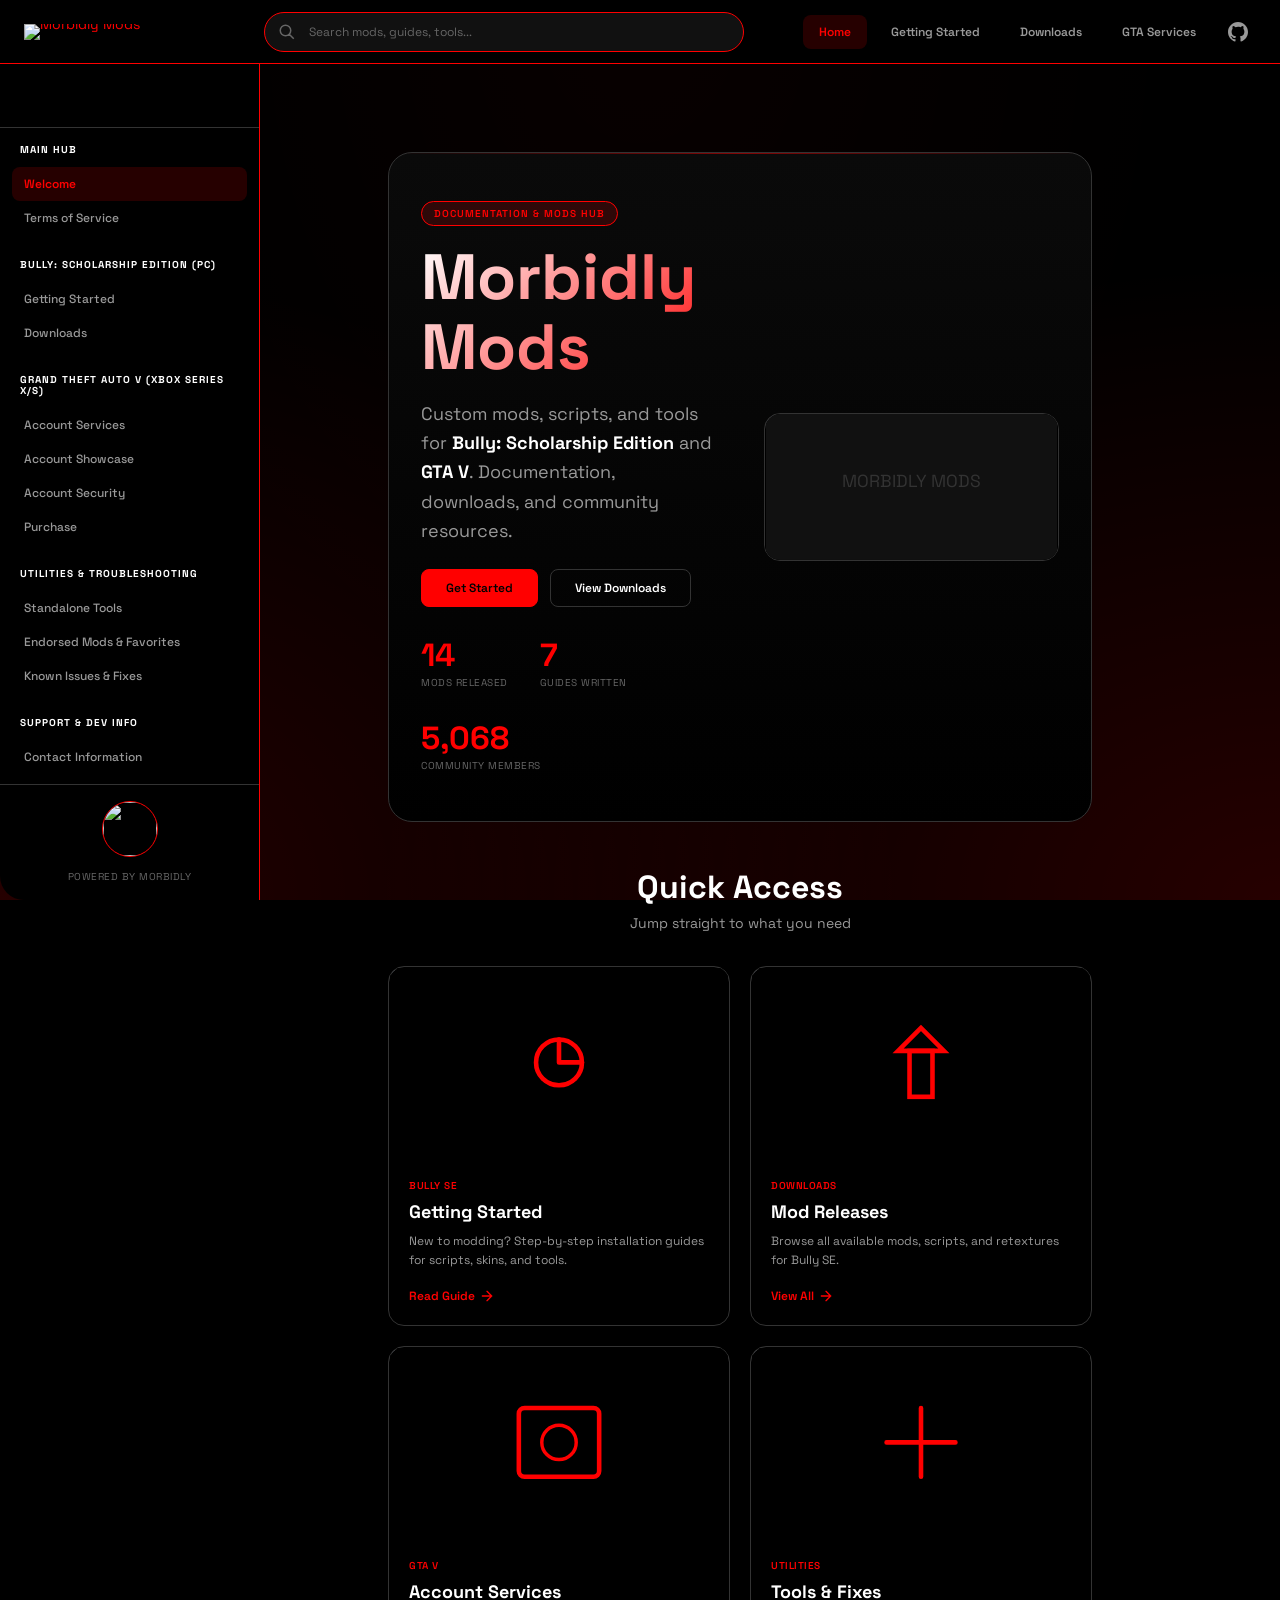
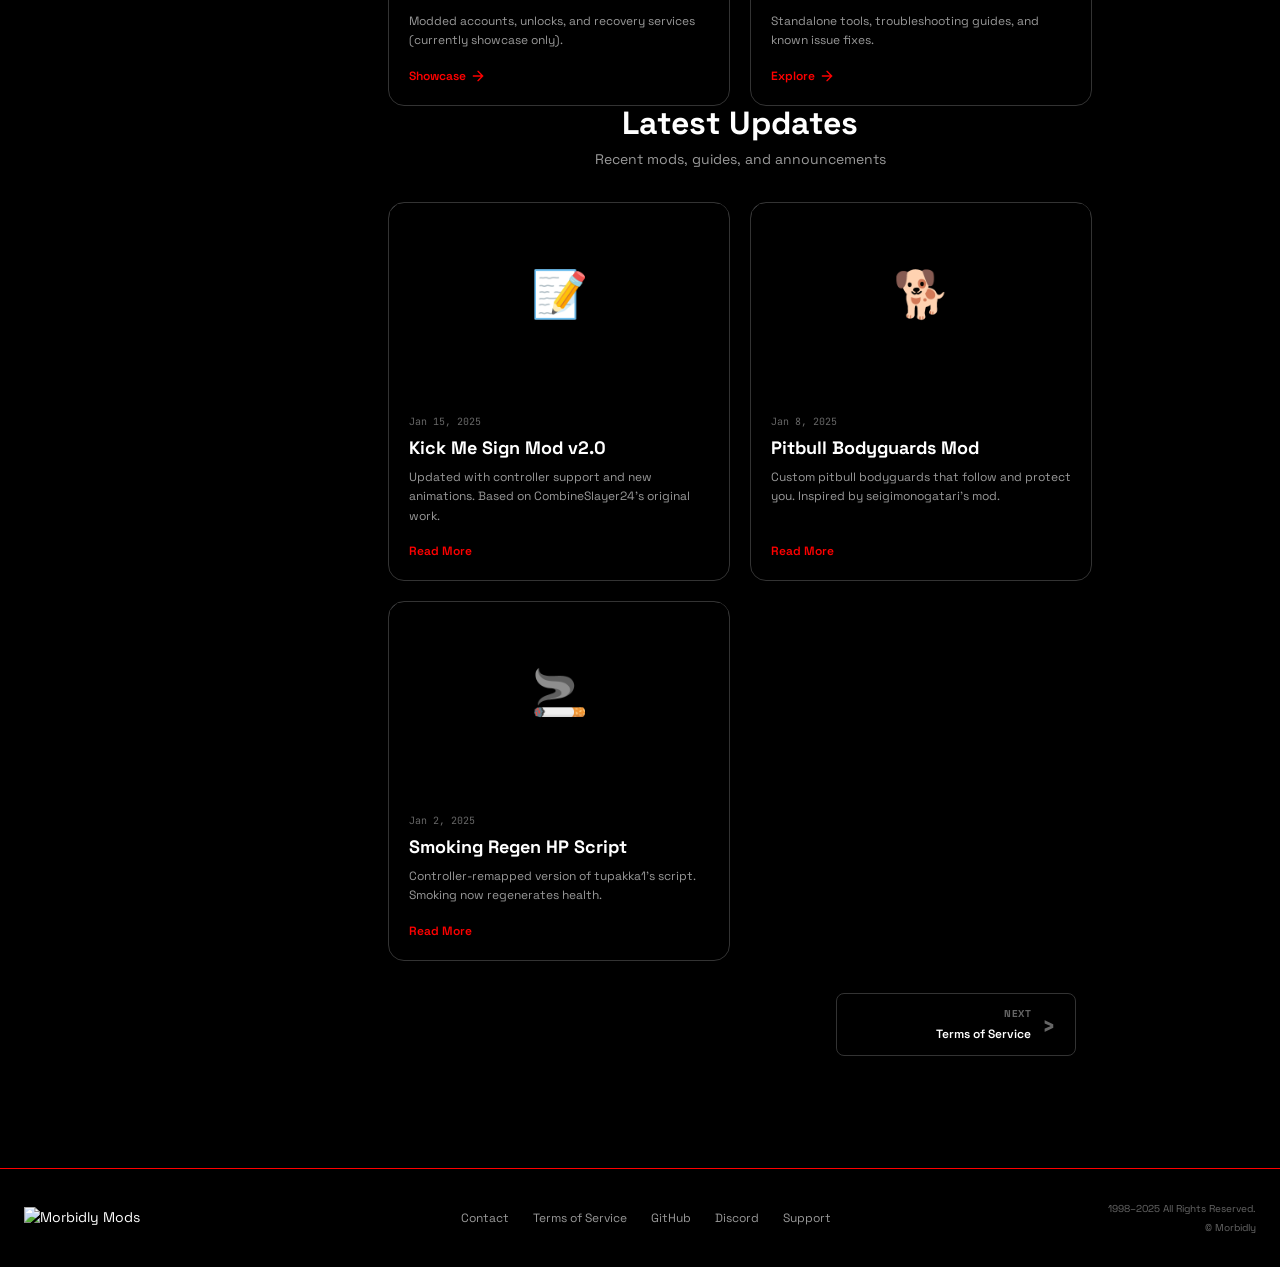
==== commit 1cc5cb80: "Update Community Members count to 5074" ====
--- a/index.html
+++ b/index.html
@@ -167,7 +167,7 @@
               <span class="stat-label">Guides Written</span>
             </div>
             <div class="stat">
-              <span class="stat-value" data-count="1200">0</span>
+              <span class="stat-value" data-count="5074">0</span>
               <span class="stat-label">Community Members</span>
             </div>
           </div>
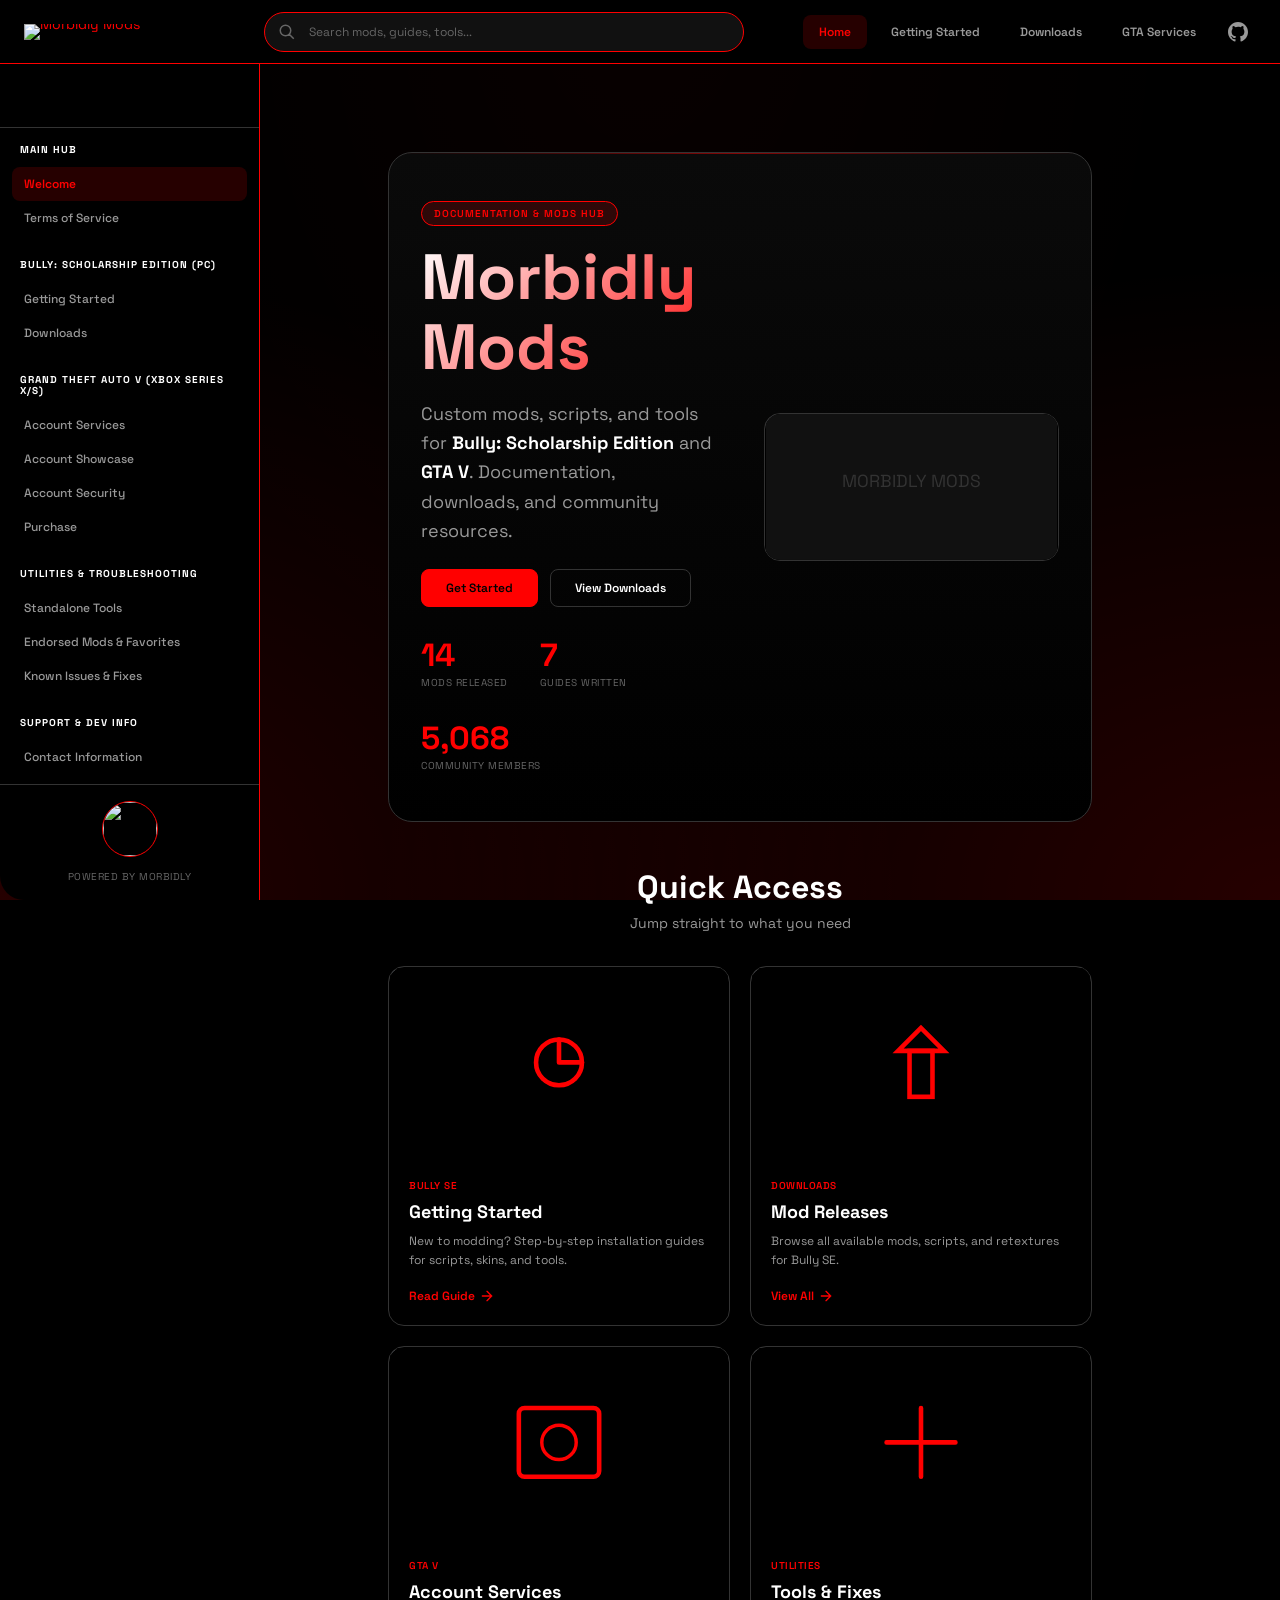
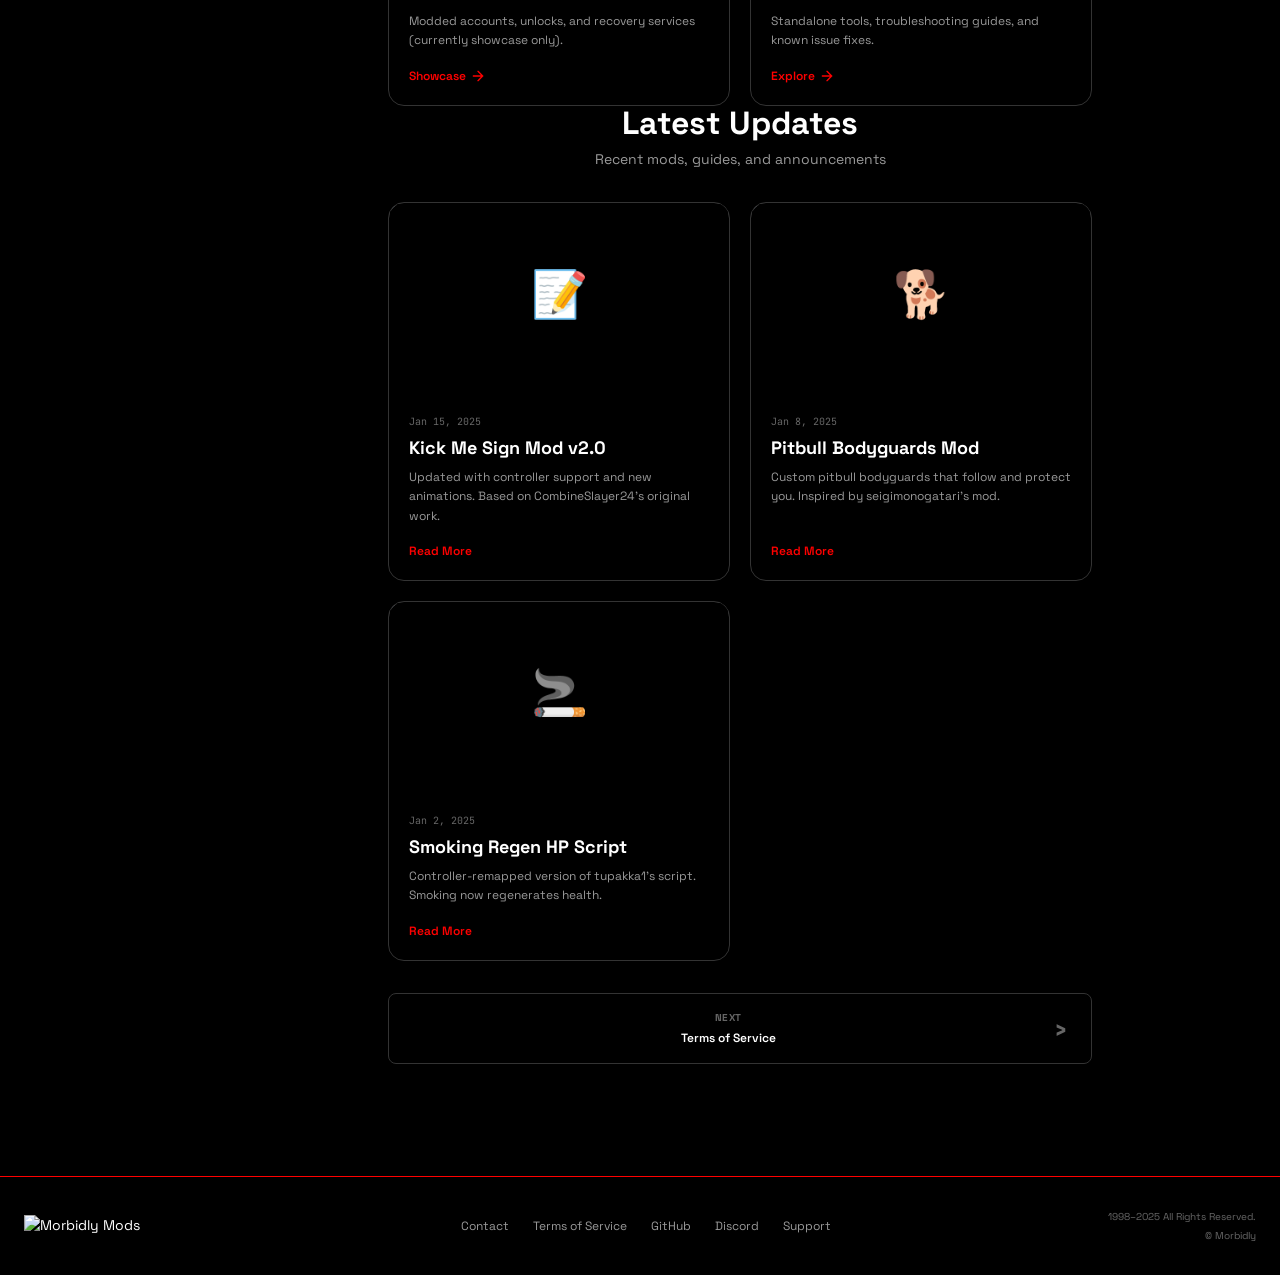
==== commit 46b9fe44: "Fix navigation buttons: full-width single buttons, previous/next pairs, contact page previous" ====
--- a/index.html
+++ b/index.html
@@ -299,7 +299,7 @@
       <!-- ===============================================================
            RETRO-WIKI COHESIVE DUAL NAVIGATION BUTTONS BLOCK
            =============================================================== -->
-      <nav class="retro-nav-container" aria-label="Page navigation">
+      <nav class="retro-nav-container single" aria-label="Page navigation">
         <a href="pages/tos.html" class="retro-nav-btn btn-right" data-transition="slide">
           <div class="nav-btn-text">
             <span class="nav-label">Next</span>
--- a/styles.css
+++ b/styles.css
@@ -1085,24 +1085,40 @@
    ========================================================================== */
 .retro-nav-container {
   display: flex;
-  justify-content: flex-end;
+  justify-content: space-between;
+  align-items: center;
+  gap: var(--space-4);
   margin: var(--space-8) 0 0;
-  padding: 0 var(--space-4);
+  width: 100%;
+  max-width: var(--content-width);
+  box-sizing: border-box;
 }
 
 .retro-nav-btn {
   display: flex;
   align-items: center;
-  justify-content: flex-end;
   gap: var(--space-3);
-  padding: var(--space-3) var(--space-5);
+  padding: var(--space-4) var(--space-6);
   background: var(--color-bg-card);
   border: 1px solid var(--color-border-subtle);
   border-radius: var(--radius-md);
   text-decoration: none;
   color: var(--color-fg);
   transition: all var(--transition-fast);
-  min-width: 240px;
+  flex: 1;
+  min-width: 0;
+}
+
+/* Single button - full width */
+.retro-nav-container:has(.retro-nav-btn:only-child) .retro-nav-btn,
+.retro-nav-container.single .retro-nav-btn {
+  flex: 0 1 100%;
+  justify-content: center;
+}
+
+/* Two buttons - side by side */
+.retro-nav-container:has(.retro-nav-btn:nth-child(2)) .retro-nav-btn {
+  flex: 1 1 50%;
 }
 
 .retro-nav-btn:hover {
@@ -1114,7 +1130,6 @@
 .nav-btn-text {
   display: flex;
   flex-direction: column;
-  text-align: right;
   flex: 1;
 }
 
@@ -1142,11 +1157,43 @@
   font-weight: var(--font-weight-bold);
   color: var(--color-fg-subtle);
   transition: all var(--transition-fast);
+  flex-shrink: 0;
+}
+
+/* Right-pointing arrow (Next) */
+.retro-nav-btn.btn-right .nav-arrow {
+  order: 2;
+}
+
+.retro-nav-btn.btn-right .nav-btn-text {
+  text-align: left;
+}
+
+/* Left-pointing arrow (Previous) */
+.retro-nav-btn.btn-left .nav-arrow {
+  order: -1;
+}
+
+.retro-nav-btn.btn-left .nav-btn-text {
+  text-align: right;
 }
 
 .retro-nav-btn:hover .nav-arrow {
   color: var(--color-accent);
+}
+
+.retro-nav-btn.btn-right:hover .nav-arrow {
   transform: translateX(4px);
+}
+
+.retro-nav-btn.btn-left:hover .nav-arrow {
+  transform: translateX(-4px);
+}
+
+/* Single button centered text */
+.retro-nav-container:has(.retro-nav-btn:only-child) .nav-btn-text,
+.retro-nav-container.single .nav-btn-text {
+  text-align: center;
 }
 
 /* ==========================================================================
@@ -1335,15 +1382,32 @@
 
   .retro-nav-container {
     justify-content: stretch;
+    max-width: 100%;
   }
 
   .retro-nav-btn {
     min-width: 0;
     justify-content: center;
-  }
-
-  .nav-btn-text {
+    padding: var(--space-4) var(--space-5);
+  }
+
+  .retro-nav-btn .nav-btn-text {
     text-align: center;
+  }
+
+  .retro-nav-btn .nav-arrow {
+    display: none;
+  }
+
+  /* Single button - full width on mobile */
+  .retro-nav-container:has(.retro-nav-btn:only-child) .retro-nav-btn,
+  .retro-nav-container.single .retro-nav-btn {
+    flex: 0 1 100%;
+  }
+
+  /* Two buttons - side by side on mobile */
+  .retro-nav-container:has(.retro-nav-btn:nth-child(2)) .retro-nav-btn {
+    flex: 1 1 50%;
   }
 
   .morbid-footer-inner {
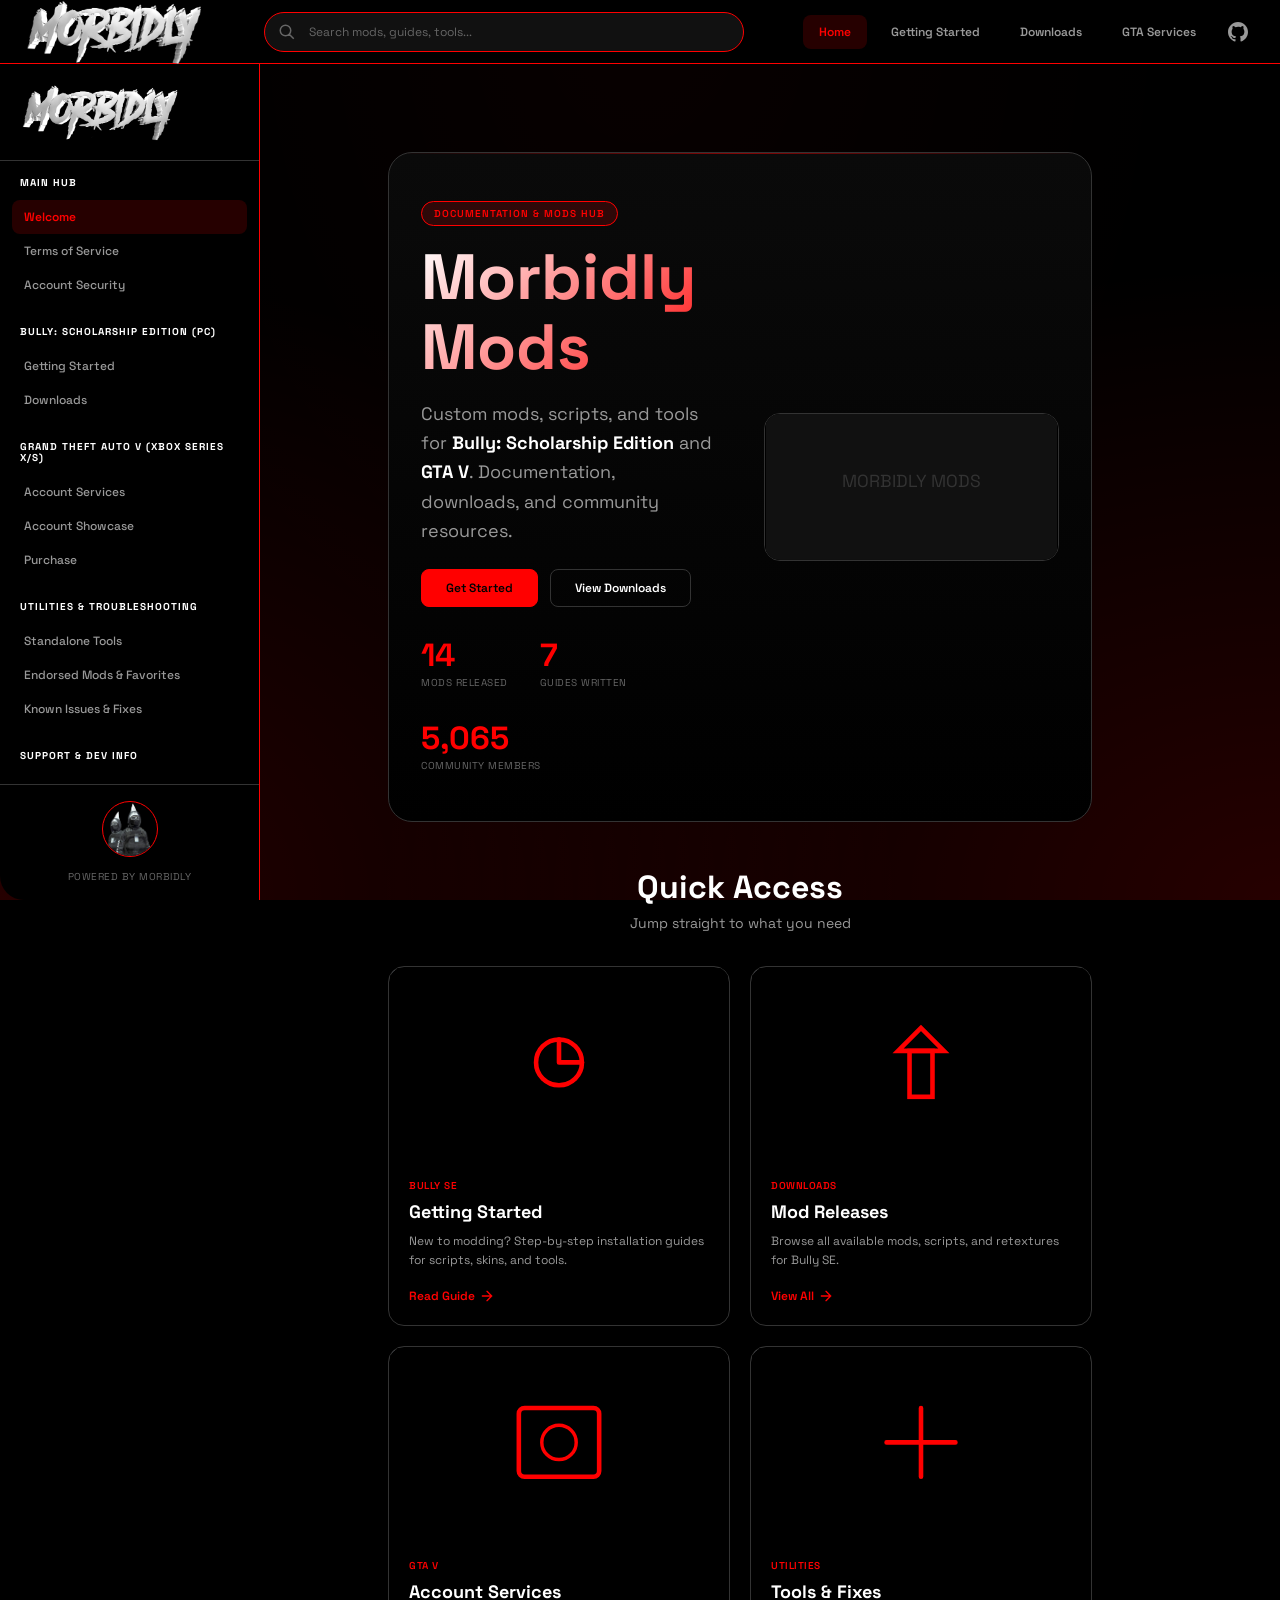
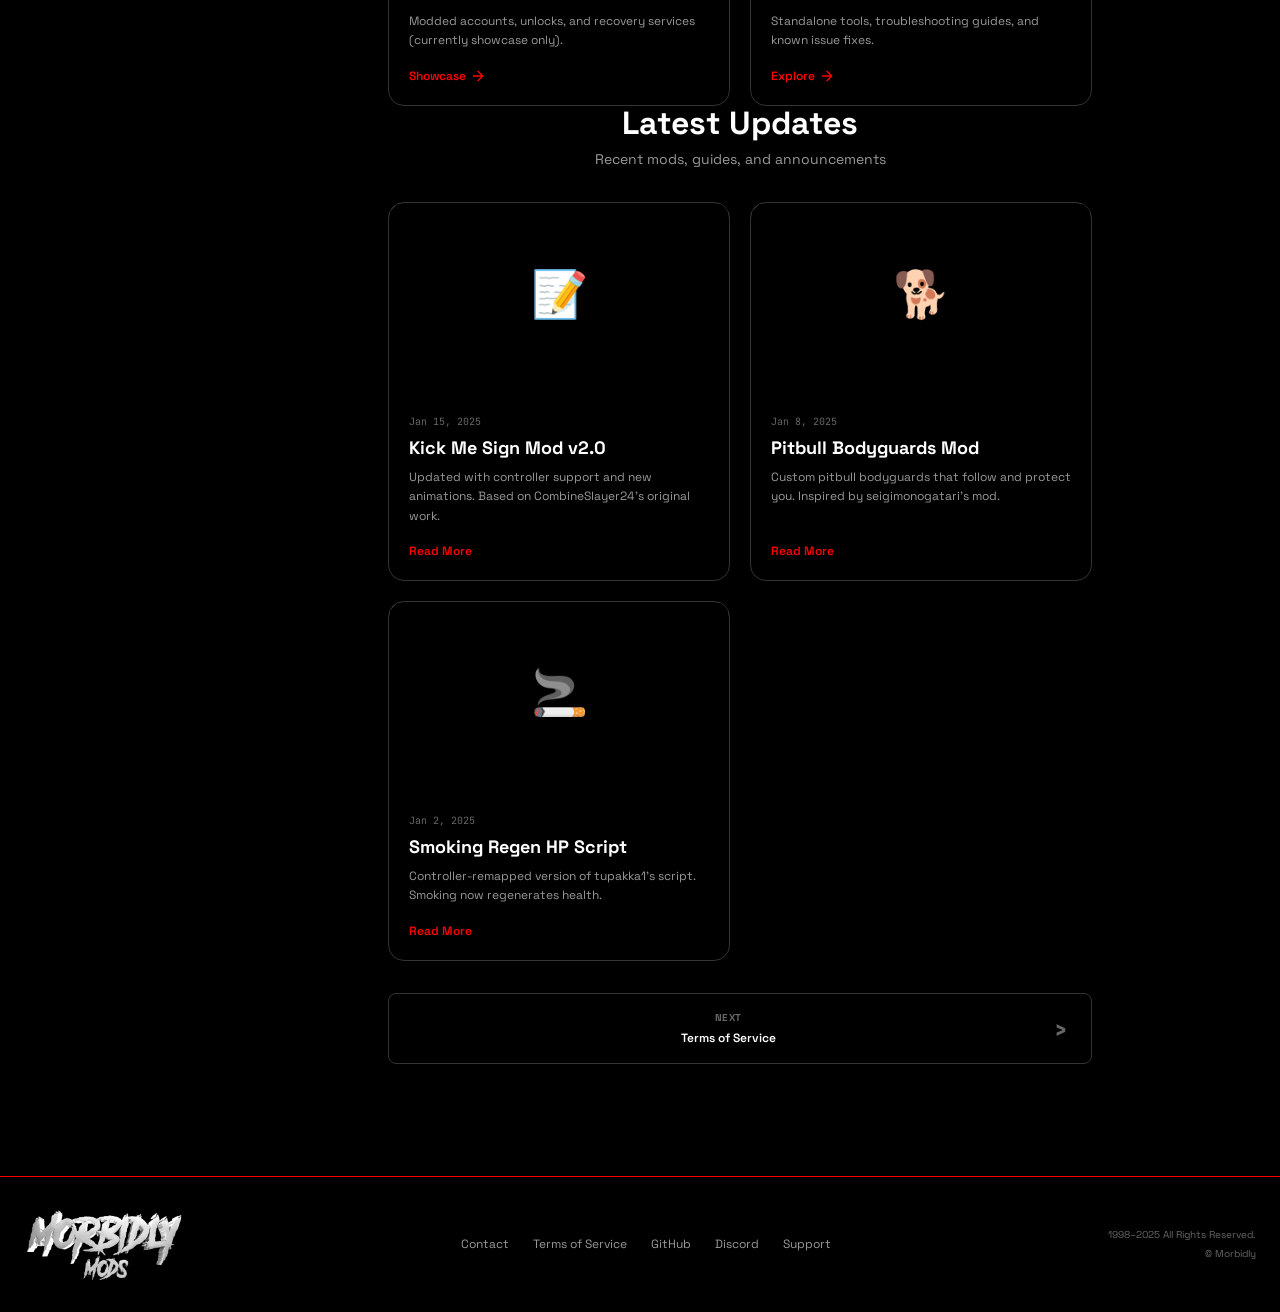
==== commit f36540bb: "Update sidebar: Move Account Security from GTA section to Main Hub under Terms of Service across all" ====
--- a/index.html
+++ b/index.html
@@ -82,6 +82,7 @@
           <ul class="sidebar-list">
             <li><a href="index.html" class="sidebar-link active" data-page="home">Welcome</a></li>
             <li><a href="pages/tos.html" class="sidebar-link" data-page="tos">Terms of Service</a></li>
+            <li><a href="pages/account-security.html" class="sidebar-link" data-page="account-security">Account Security</a></li>
           </ul>
         </section>
 
@@ -100,7 +101,6 @@
           <ul class="sidebar-list">
             <li><a href="pages/gta-services.html" class="sidebar-link" data-page="gta-services">Account Services</a></li>
             <li><a href="pages/gta-show.html" class="sidebar-link" data-page="gta-show">Account Showcase</a></li>
-            <li><a href="pages/account-security.html" class="sidebar-link" data-page="account-security">Account Security</a></li>
             <li><a href="pages/purchase.html" class="sidebar-link" data-page="purchase">Purchase</a></li>
           </ul>
         </section>
